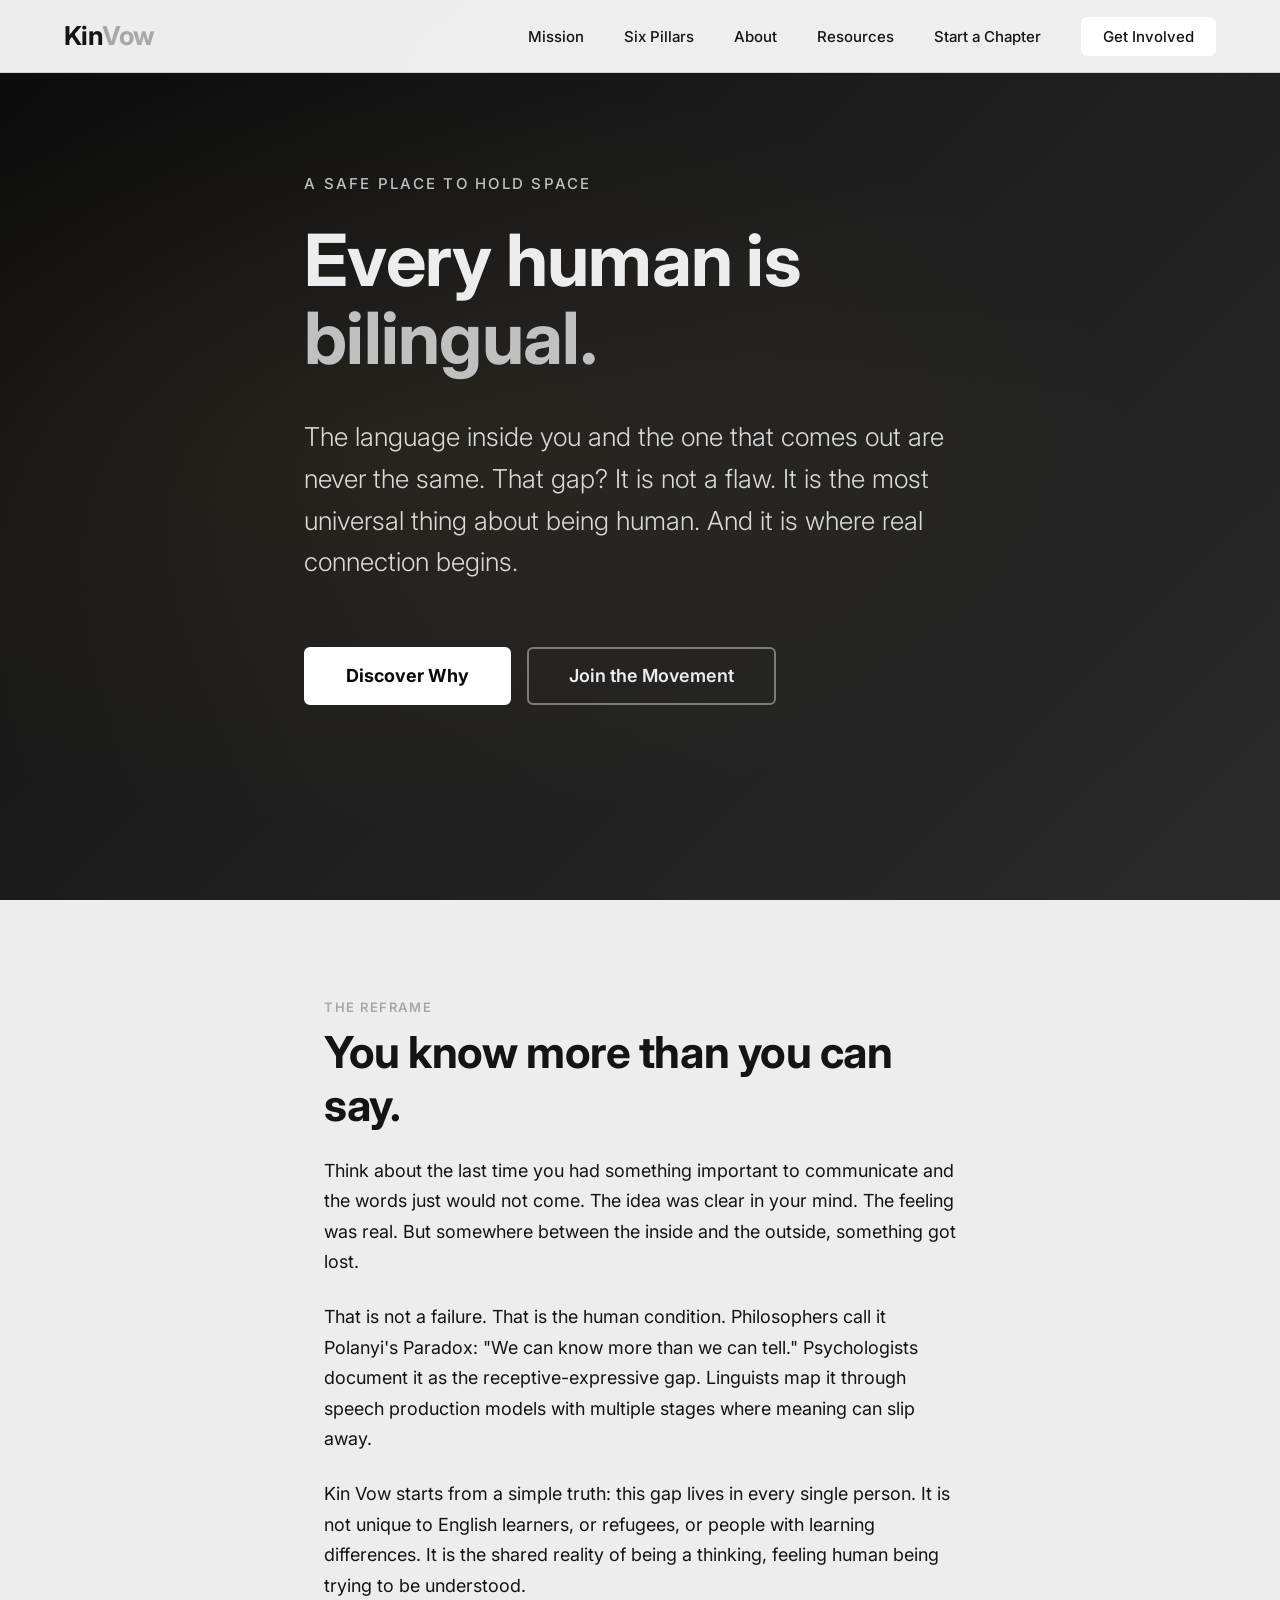
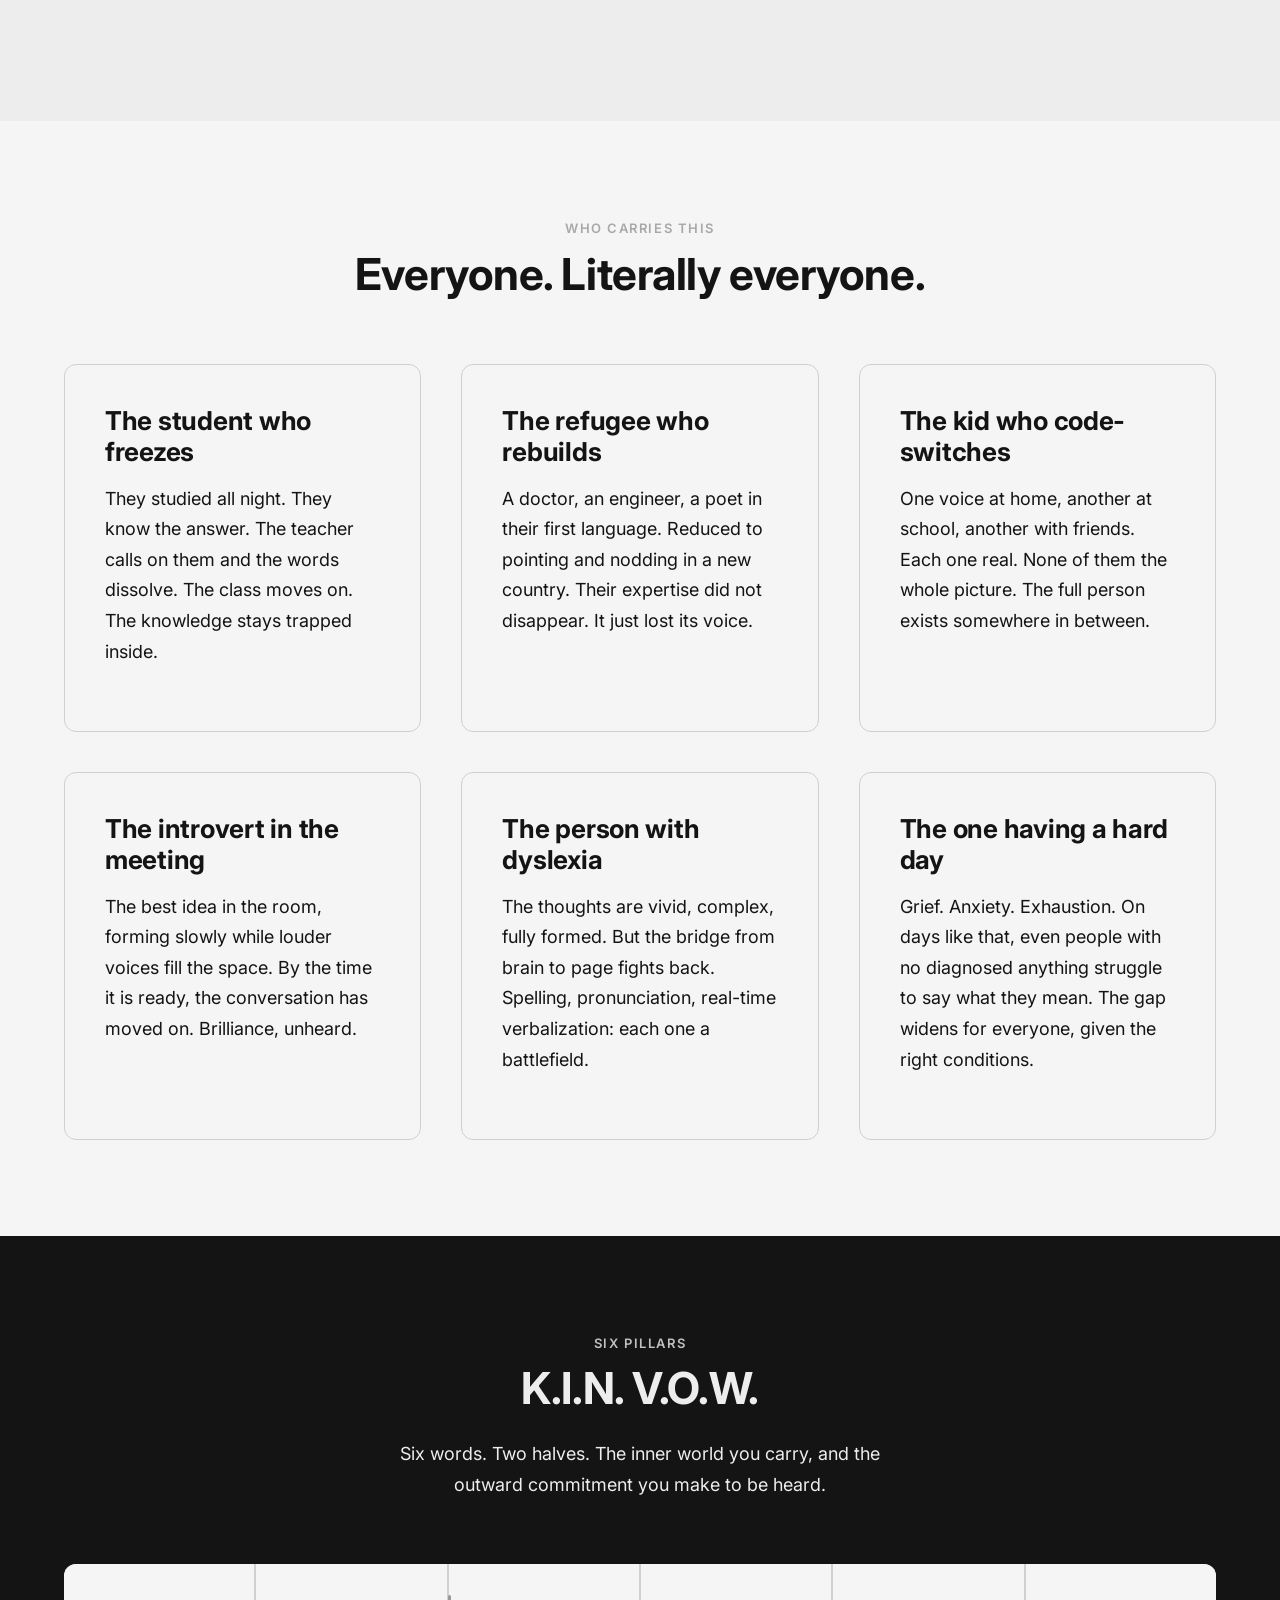
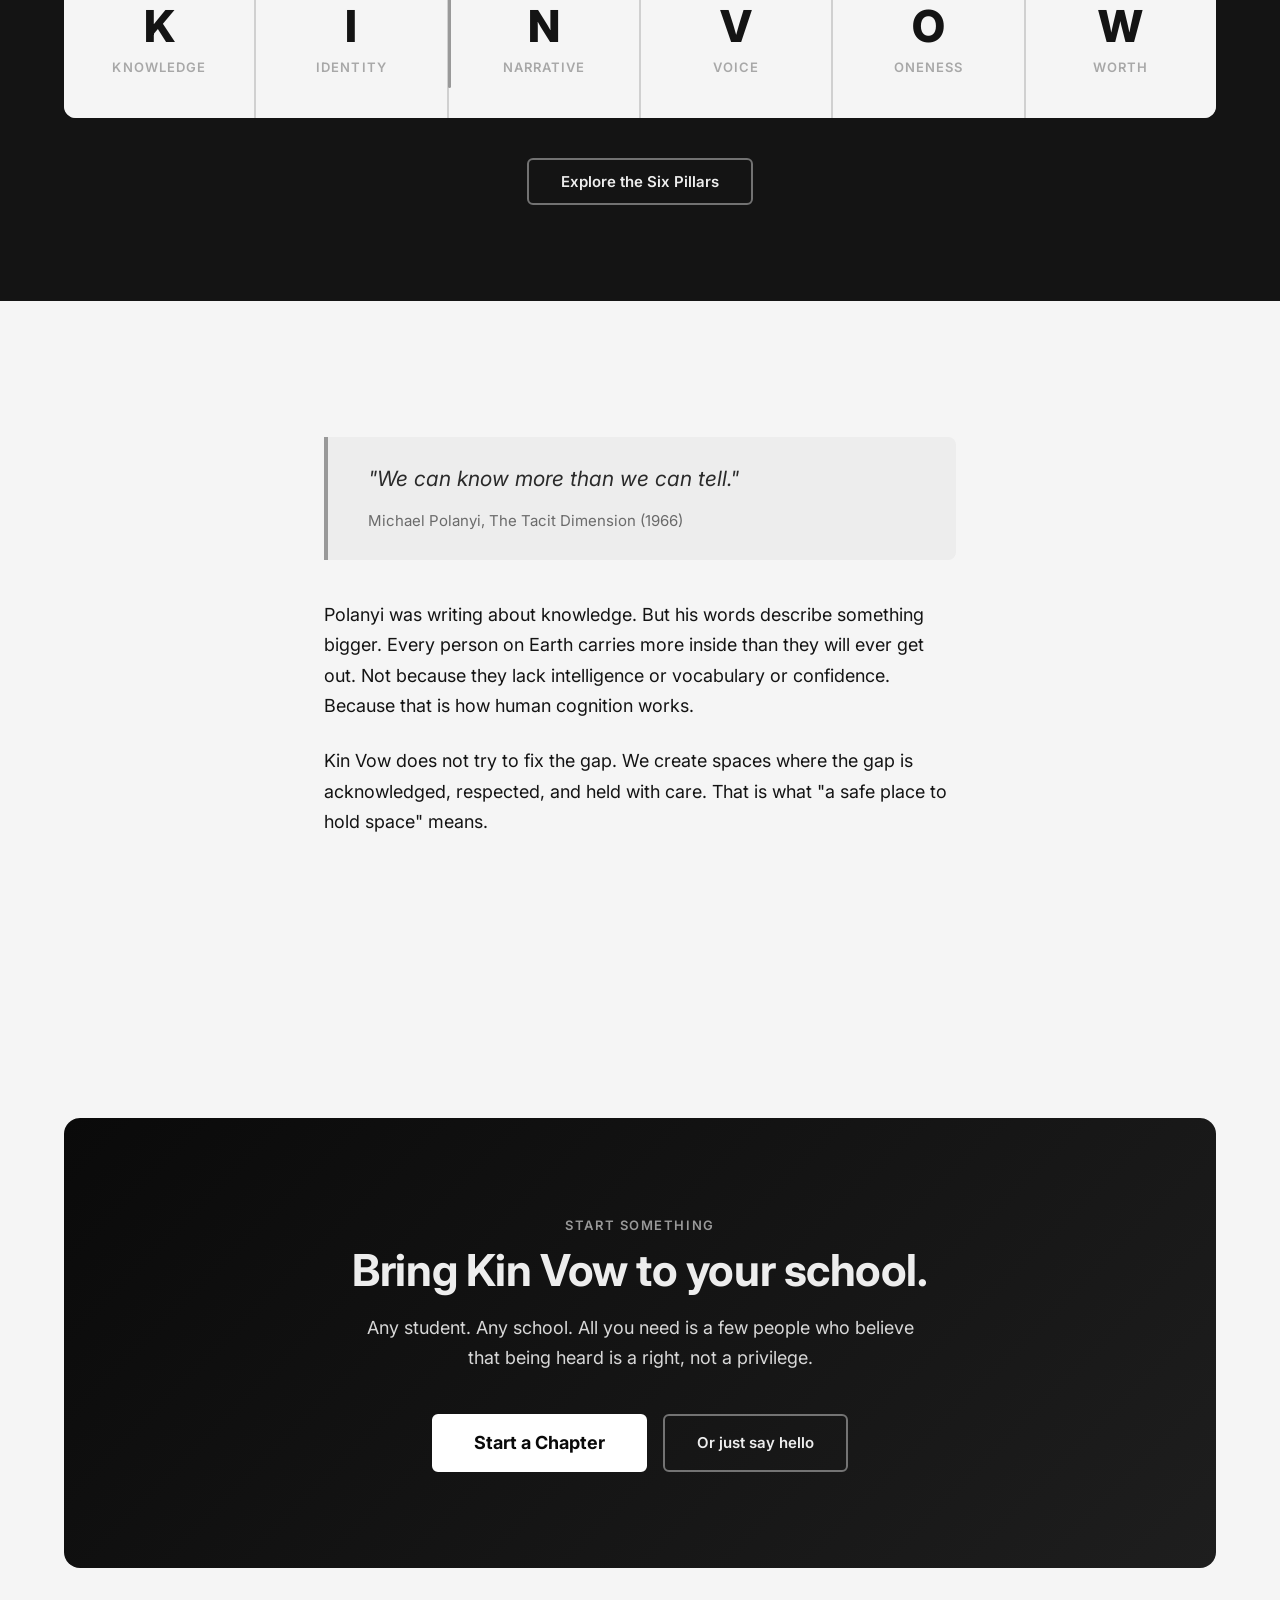
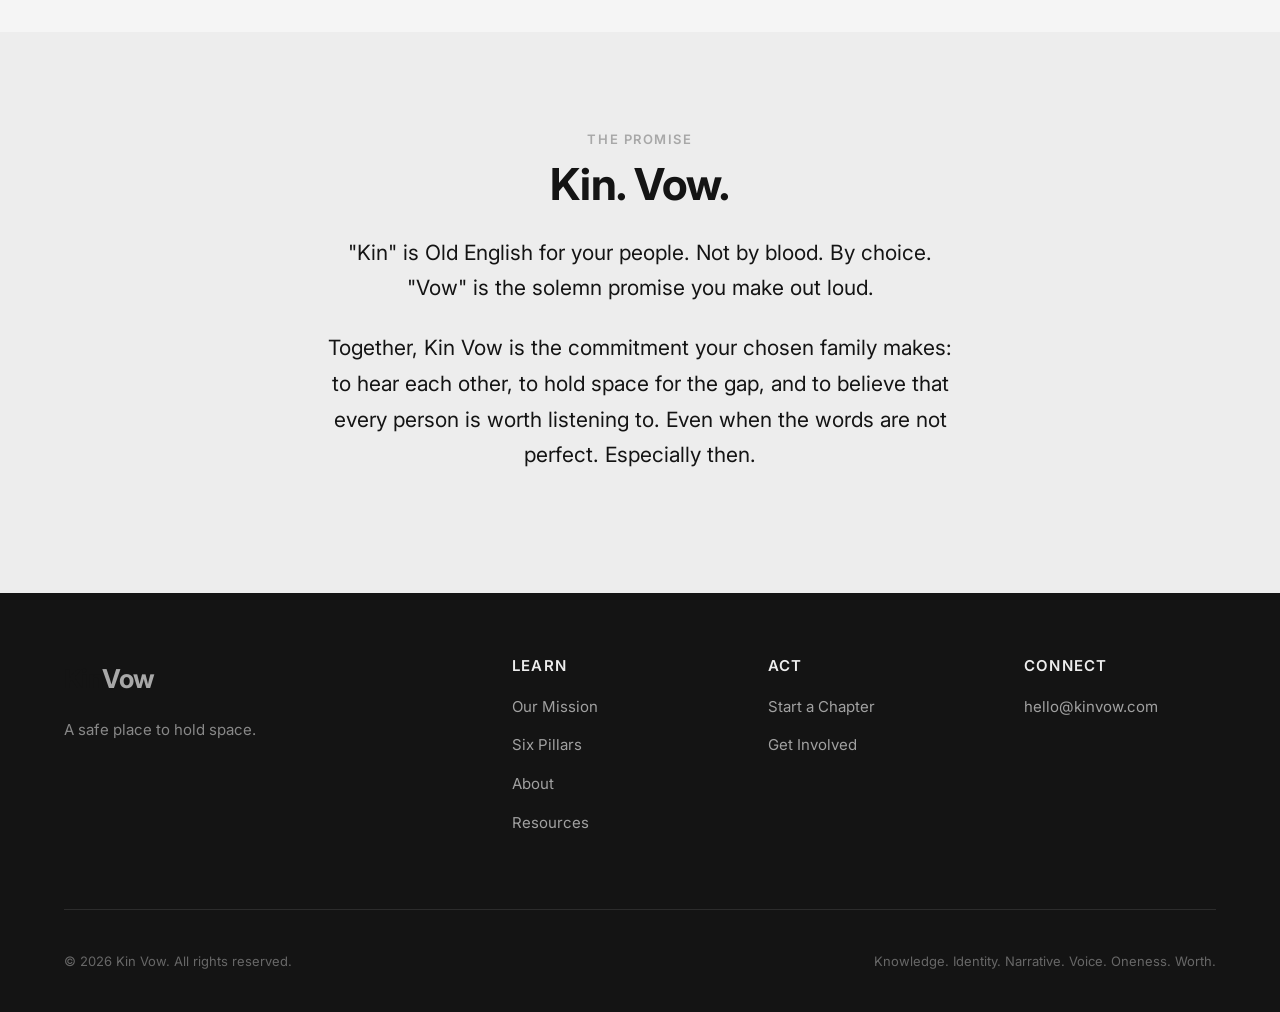
==== index.html @ ff3dc23d "Add files via upload" ====
<!DOCTYPE html>
<html lang="en">
<head>
  <meta charset="UTF-8">
  <meta name="viewport" content="width=device-width, initial-scale=1.0">
  <title>Kin Vow | Every Human Is Bilingual</title>
  <meta name="description" content="The gap between what you know and what you can express is the universal language barrier. Kin Vow creates safe spaces to hold space for that reality.">
  <meta property="og:title" content="Kin Vow | Every Human Is Bilingual">
  <meta property="og:description" content="You know more than you can say. So does everyone around you. That shared struggle is where belonging begins.">
  <meta property="og:type" content="website">
  <meta property="og:url" content="https://kinvow.com">
  <meta name="twitter:card" content="summary_large_image">
  <link rel="preconnect" href="https://fonts.googleapis.com">
  <link rel="preconnect" href="https://fonts.gstatic.com" crossorigin>
  <link href="https://fonts.googleapis.com/css2?family=Inter:wght@300;400;500;600;700;800&display=swap" rel="stylesheet">
  <link rel="stylesheet" href="styles.css">
</head>
<body>

  <!-- ========== NAVIGATION ========== -->
  <nav class="nav" role="navigation" aria-label="Main navigation">
    <div class="nav-inner">
      <a href="index.html" class="nav-logo">Kin<span>Vow</span></a>
      <ul class="nav-links">
        <li><a href="mission.html">Mission</a></li>
        <li><a href="pillars.html">Six Pillars</a></li>
        <li><a href="about.html">About</a></li>
        <li><a href="resources.html">Resources</a></li>
        <li><a href="chapter.html">Start a Chapter</a></li>
        <li><a href="involved.html" class="btn btn-primary btn-sm">Get Involved</a></li>
      </ul>
      <button class="nav-toggle" aria-label="Toggle navigation">
        <span></span>
        <span></span>
        <span></span>
      </button>
    </div>
  </nav>


  <!-- ========== HERO ========== -->
  <section class="hero">
    <div class="hero-bg"></div>
    <div class="hero-content">
      <p class="tagline">A safe place to hold space</p>
      <h1>Every human is <span class="highlight">bilingual.</span></h1>
      <p class="hero-subtitle">
        The language inside you and the one that comes out are never the same.
        That gap? It is not a flaw. It is the most universal thing about being human.
        And it is where real connection begins.
      </p>
      <div class="btn-group">
        <a href="mission.html" class="btn btn-primary btn-lg">Discover Why</a>
        <a href="involved.html" class="btn btn-ghost btn-lg">Join the Movement</a>
      </div>
    </div>
  </section>


  <!-- ========== THE REFRAME ========== -->
  <section class="section-alt">
    <div class="container-text">
      <div class="fade-in">
        <span class="overline">The Reframe</span>
        <h2>You know more than you can say.</h2>
        <p>
          Think about the last time you had something important to communicate
          and the words just would not come. The idea was clear in your mind.
          The feeling was real. But somewhere between the inside and the outside,
          something got lost.
        </p>
        <p>
          That is not a failure. That is the human condition. Philosophers call
          it Polanyi's Paradox: "We can know more than we can tell."
          Psychologists document it as the receptive-expressive gap. Linguists
          map it through speech production models with multiple stages where
          meaning can slip away.
        </p>
        <p>
          Kin Vow starts from a simple truth: this gap lives in every single
          person. It is not unique to English learners, or refugees, or people
          with learning differences. It is the shared reality of being a thinking,
          feeling human being trying to be understood.
        </p>
      </div>
    </div>
  </section>


  <!-- ========== WHO CARRIES THIS ========== -->
  <section>
    <div class="container">
      <div class="fade-in text-center mb-xl">
        <span class="overline">Who Carries This</span>
        <h2>Everyone. Literally everyone.</h2>
      </div>

      <div class="grid-3 stagger">
        <div class="card fade-in">
          <h4>The student who freezes</h4>
          <p>
            They studied all night. They know the answer. The teacher calls on
            them and the words dissolve. The class moves on. The knowledge stays
            trapped inside.
          </p>
        </div>
        <div class="card fade-in">
          <h4>The refugee who rebuilds</h4>
          <p>
            A doctor, an engineer, a poet in their first language. Reduced to
            pointing and nodding in a new country. Their expertise did not
            disappear. It just lost its voice.
          </p>
        </div>
        <div class="card fade-in">
          <h4>The kid who code-switches</h4>
          <p>
            One voice at home, another at school, another with friends. Each one
            real. None of them the whole picture. The full person exists somewhere
            in between.
          </p>
        </div>
        <div class="card fade-in">
          <h4>The introvert in the meeting</h4>
          <p>
            The best idea in the room, forming slowly while louder voices fill
            the space. By the time it is ready, the conversation has moved on.
            Brilliance, unheard.
          </p>
        </div>
        <div class="card fade-in">
          <h4>The person with dyslexia</h4>
          <p>
            The thoughts are vivid, complex, fully formed. But the bridge
            from brain to page fights back. Spelling, pronunciation, real-time
            verbalization: each one a battlefield.
          </p>
        </div>
        <div class="card fade-in">
          <h4>The one having a hard day</h4>
          <p>
            Grief. Anxiety. Exhaustion. On days like that, even people with no
            diagnosed anything struggle to say what they mean. The gap widens
            for everyone, given the right conditions.
          </p>
        </div>
      </div>
    </div>
  </section>


  <!-- ========== THE PILLARS PREVIEW ========== -->
  <section class="section-dark">
    <div class="container">
      <div class="fade-in text-center mb-xl">
        <span class="overline">Six Pillars</span>
        <h2>K.I.N. V.O.W.</h2>
        <p style="max-width:50ch; margin: 0 auto;">
          Six words. Two halves. The inner world you carry, and the outward
          commitment you make to be heard.
        </p>
      </div>

      <div class="pillar-strip fade-in">
        <div class="pillar-strip-item">
          <div class="letter">K</div>
          <div class="word">Knowledge</div>
        </div>
        <div class="pillar-strip-item">
          <div class="letter">I</div>
          <div class="word">Identity</div>
        </div>
        <div class="pillar-strip-item divider">
          <div class="letter">N</div>
          <div class="word">Narrative</div>
        </div>
        <div class="pillar-strip-item">
          <div class="letter">V</div>
          <div class="word">Voice</div>
        </div>
        <div class="pillar-strip-item">
          <div class="letter">O</div>
          <div class="word">Oneness</div>
        </div>
        <div class="pillar-strip-item">
          <div class="letter">W</div>
          <div class="word">Worth</div>
        </div>
      </div>

      <div class="fade-in text-center mt-lg">
        <a href="pillars.html" class="btn btn-ghost">Explore the Six Pillars</a>
      </div>
    </div>
  </section>


  <!-- ========== QUOTE ========== -->
  <section>
    <div class="container-text">
      <div class="quote-block fade-in">
        <p>"We can know more than we can tell."</p>
        <cite>Michael Polanyi, The Tacit Dimension (1966)</cite>
      </div>

      <div class="fade-in">
        <p>
          Polanyi was writing about knowledge. But his words describe something
          bigger. Every person on Earth carries more inside than they will ever
          get out. Not because they lack intelligence or vocabulary or confidence.
          Because that is how human cognition works.
        </p>
        <p>
          Kin Vow does not try to fix the gap. We create spaces where the gap
          is acknowledged, respected, and held with care. That is what "a safe
          place to hold space" means.
        </p>
      </div>
    </div>
  </section>


  <!-- ========== CTA: START A CHAPTER ========== -->
  <section style="padding-bottom: 0;">
    <div class="container">
      <div class="cta-banner fade-in">
        <span class="overline" style="color: var(--silver);">Start Something</span>
        <h2>Bring Kin Vow to your school.</h2>
        <p>
          Any student. Any school. All you need is a few people who believe
          that being heard is a right, not a privilege.
        </p>
        <div class="btn-group" style="justify-content: center;">
          <a href="chapter.html" class="btn btn-primary btn-lg">Start a Chapter</a>
          <a href="involved.html" class="btn btn-ghost">Or just say hello</a>
        </div>
      </div>
    </div>
  </section>


  <!-- ========== THE PROMISE ========== -->
  <section class="section-alt">
    <div class="container-text">
      <div class="fade-in text-center">
        <span class="overline">The Promise</span>
        <h2>Kin. Vow.</h2>
        <p style="max-width:100%; font-size: var(--text-lg);">
          "Kin" is Old English for your people. Not by blood. By choice.
          "Vow" is the solemn promise you make out loud.
        </p>
        <p style="max-width:100%; font-size: var(--text-lg);">
          Together, Kin Vow is the commitment your chosen family makes: to hear
          each other, to hold space for the gap, and to believe that every person
          is worth listening to. Even when the words are not perfect. Especially then.
        </p>
      </div>
    </div>
  </section>


  <!-- ========== FOOTER ========== -->
  <footer class="footer">
    <div class="footer-inner">
      <div class="footer-top">
        <div class="footer-brand">
          <a href="index.html" class="nav-logo">Kin<span>Vow</span></a>
          <p>A safe place to hold space.</p>
        </div>
        <div class="footer-col">
          <h4>Learn</h4>
          <ul>
            <li><a href="mission.html">Our Mission</a></li>
            <li><a href="pillars.html">Six Pillars</a></li>
            <li><a href="about.html">About</a></li>
            <li><a href="resources.html">Resources</a></li>
          </ul>
        </div>
        <div class="footer-col">
          <h4>Act</h4>
          <ul>
            <li><a href="chapter.html">Start a Chapter</a></li>
            <li><a href="involved.html">Get Involved</a></li>
          </ul>
        </div>
        <div class="footer-col">
          <h4>Connect</h4>
          <ul>
            <li><a href="mailto:hello@kinvow.com">hello@kinvow.com</a></li>
          </ul>
        </div>
      </div>
      <div class="footer-bottom">
        <span>&copy; 2026 Kin Vow. All rights reserved.</span>
        <span>Knowledge. Identity. Narrative. Voice. Oneness. Worth.</span>
      </div>
    </div>
  </footer>

  <script src="script.js"></script>
</body>
</html>
---- styles.css ----
/* ==========================================================================
   KIN VOW Design System
   "A safe place to hold space."

   Colors, typography, layout, and components for kinvow.com
   Built for GitHub Pages. Dyslexia-friendly defaults throughout.
   ========================================================================== */

/* ---------- CSS Variables ---------- */
:root {
  /* Primary palette: Black & Grey (Metallica / Johnny Cash) */
  --black: #0A0A0A;
  --near-black: #141414;
  --charcoal: #1E1E1E;
  --dark-gray: #2A2A2A;
  --mid-dark: #3D3D3D;
  --mid-gray: #6B6B6B;
  --silver: #999999;
  --light-gray: #D0D0D0;
  --off-white: #EDEDED;
  --white: #F5F5F5;
  --pure-white: #FFFFFF;

  /* Accent: silver for emphasis */
  --accent: #A8A8A8;
  --accent-bright: #C0C0C0;

  /* Functional */
  --bg-primary: var(--white);
  --bg-section-alt: var(--off-white);
  --text-primary: var(--near-black);
  --text-secondary: var(--mid-gray);
  --text-on-dark: var(--off-white);
  --accent-warm: var(--accent);

  /* Typography scale */
  --font-body: 'Inter', 'Segoe UI', Arial, Helvetica, sans-serif;
  --font-display: 'Inter', 'Segoe UI', Arial, Helvetica, sans-serif;
  --text-xs: 0.8125rem;    /* 13px */
  --text-sm: 0.9375rem;    /* 15px */
  --text-base: 1.125rem;   /* 18px (dyslexia-friendly: larger than typical) */
  --text-lg: 1.3125rem;    /* 21px */
  --text-xl: 1.625rem;     /* 26px */
  --text-2xl: 2.125rem;    /* 34px */
  --text-3xl: 2.75rem;     /* 44px */
  --text-4xl: 3.5rem;      /* 56px */
  --text-5xl: 4.5rem;      /* 72px */

  /* Spacing */
  --space-xs: 0.5rem;
  --space-sm: 1rem;
  --space-md: 1.5rem;
  --space-lg: 2.5rem;
  --space-xl: 4rem;
  --space-2xl: 6rem;
  --space-3xl: 8rem;

  /* Layout */
  --max-width: 1200px;
  --max-width-narrow: 800px;
  --max-width-text: 680px;

  /* Transitions */
  --ease-smooth: cubic-bezier(0.25, 0.1, 0.25, 1);
  --transition-fast: 200ms var(--ease-smooth);
  --transition-med: 400ms var(--ease-smooth);
  --transition-slow: 600ms var(--ease-smooth);
}


/* ---------- Reset & Base ---------- */
*, *::before, *::after {
  margin: 0;
  padding: 0;
  box-sizing: border-box;
}

html {
  font-size: 100%;
  scroll-behavior: smooth;
  -webkit-text-size-adjust: 100%;
}

body {
  font-family: var(--font-body);
  font-size: var(--text-base);
  line-height: 1.7;               /* generous for readability */
  color: var(--text-primary);
  background-color: var(--bg-primary);
  -webkit-font-smoothing: antialiased;
  -moz-osx-font-smoothing: grayscale;
  overflow-x: hidden;
}

img {
  max-width: 100%;
  height: auto;
  display: block;
}

a {
  color: var(--accent);
  text-decoration: none;
  transition: color var(--transition-fast);
}

a:hover {
  color: var(--silver);
}


/* ---------- Typography ---------- */
h1, h2, h3, h4, h5, h6 {
  font-family: var(--font-display);
  font-weight: 700;
  line-height: 1.2;
  color: var(--text-primary);
  letter-spacing: -0.01em;
}

h1 {
  font-size: var(--text-4xl);
  margin-bottom: var(--space-md);
}

h2 {
  font-size: var(--text-3xl);
  margin-bottom: var(--space-md);
}

h3 {
  font-size: var(--text-2xl);
  margin-bottom: var(--space-sm);
}

h4 {
  font-size: var(--text-xl);
  margin-bottom: var(--space-sm);
}

p {
  margin-bottom: var(--space-md);
  max-width: 65ch;            /* optimal reading width */
}

.text-sm { font-size: var(--text-sm); }
.text-lg { font-size: var(--text-lg); }
.text-xl { font-size: var(--text-xl); }
.text-center { text-align: center; }
.text-left { text-align: left; }

.text-teal { color: var(--near-black); }
.text-gold { color: var(--accent); }
.text-secondary { color: var(--text-secondary); }
.text-white { color: var(--text-on-dark); }

strong, .bold { font-weight: 700; }
.light { font-weight: 300; }

.overline {
  font-size: var(--text-xs);
  font-weight: 600;
  text-transform: uppercase;
  letter-spacing: 0.12em;
  color: var(--accent);
  margin-bottom: var(--space-xs);
  display: block;
}


/* ---------- Layout ---------- */
.container {
  width: 100%;
  max-width: var(--max-width);
  margin: 0 auto;
  padding: 0 var(--space-md);
}

.container-narrow {
  max-width: var(--max-width-narrow);
  margin: 0 auto;
  padding: 0 var(--space-md);
}

.container-text {
  max-width: var(--max-width-text);
  margin: 0 auto;
  padding: 0 var(--space-md);
}

section {
  padding: var(--space-2xl) 0;
}

.section-alt {
  background-color: var(--bg-section-alt);
}

.section-dark {
  background-color: var(--near-black);
  color: var(--text-on-dark);
}

.section-dark h2,
.section-dark h3,
.section-dark h4 {
  color: var(--text-on-dark);
}

.section-dark .overline {
  color: var(--accent-bright);
}

.grid-2 {
  display: grid;
  grid-template-columns: 1fr 1fr;
  gap: var(--space-lg);
  align-items: start;
}

.grid-3 {
  display: grid;
  grid-template-columns: repeat(3, 1fr);
  gap: var(--space-lg);
}

.flex-center {
  display: flex;
  align-items: center;
  justify-content: center;
}

.flex-between {
  display: flex;
  align-items: center;
  justify-content: space-between;
}


/* ---------- Navigation ---------- */
.nav {
  position: fixed;
  top: 0;
  left: 0;
  right: 0;
  z-index: 1000;
  background: rgba(250, 250, 250, 0.95);
  backdrop-filter: blur(10px);
  -webkit-backdrop-filter: blur(10px);
  border-bottom: 1px solid var(--light-gray);
  transition: transform var(--transition-med), box-shadow var(--transition-med);
}

.nav-inner {
  max-width: var(--max-width);
  margin: 0 auto;
  padding: 0 var(--space-md);
  display: flex;
  align-items: center;
  justify-content: space-between;
  height: 72px;
}

.nav-logo {
  font-family: var(--font-display);
  font-size: var(--text-xl);
  font-weight: 700;
  color: var(--near-black);
  text-decoration: none;
  letter-spacing: -0.02em;
}

.nav-logo span {
  color: var(--accent);
}

.nav-links {
  display: flex;
  align-items: center;
  gap: var(--space-lg);
  list-style: none;
}

.nav-links a {
  font-size: var(--text-sm);
  font-weight: 500;
  color: var(--text-primary);
  text-decoration: none;
  transition: color var(--transition-fast);
  position: relative;
}

.nav-links a:hover,
.nav-links a.active {
  color: var(--near-black);
}

.nav-links a.active::after {
  content: '';
  position: absolute;
  bottom: -4px;
  left: 0;
  right: 0;
  height: 2px;
  background: var(--silver);
  border-radius: 1px;
}

/* Mobile nav toggle */
.nav-toggle {
  display: none;
  background: none;
  border: none;
  cursor: pointer;
  padding: var(--space-xs);
}

.nav-toggle span {
  display: block;
  width: 24px;
  height: 2px;
  background: var(--text-primary);
  margin: 5px 0;
  transition: all var(--transition-fast);
}


/* ---------- Buttons ---------- */
.btn {
  display: inline-flex;
  align-items: center;
  justify-content: center;
  padding: 0.875rem 2rem;
  font-family: var(--font-body);
  font-size: var(--text-sm);
  font-weight: 600;
  border-radius: 6px;
  border: 2px solid transparent;
  cursor: pointer;
  transition: all var(--transition-fast);
  text-decoration: none;
  line-height: 1;
  gap: 0.5rem;
}

.btn-primary {
  background: var(--pure-white);
  color: var(--black);
  border-color: var(--pure-white);
  font-weight: 700;
}

.btn-primary:hover {
  background: var(--off-white);
  border-color: var(--off-white);
  color: var(--black);
  transform: translateY(-1px);
  box-shadow: 0 4px 16px rgba(255, 255, 255, 0.15);
}

.btn-secondary {
  background: transparent;
  color: var(--near-black);
  border-color: var(--mid-dark);
}

.btn-secondary:hover {
  background: var(--near-black);
  color: var(--pure-white);
  transform: translateY(-1px);
}

.btn-gold {
  background: var(--pure-white);
  color: var(--black);
  border-color: var(--pure-white);
  font-weight: 700;
}

.btn-gold:hover {
  background: var(--off-white);
  border-color: var(--off-white);
  color: var(--black);
  transform: translateY(-1px);
  box-shadow: 0 4px 16px rgba(255, 255, 255, 0.2);
}

.btn-ghost {
  background: transparent;
  color: var(--text-on-dark);
  border-color: rgba(255,255,255,0.4);
}

.btn-ghost:hover {
  background: rgba(255,255,255,0.1);
  border-color: rgba(255,255,255,0.8);
  color: var(--text-on-dark);
}

.btn-sm {
  padding: 0.625rem 1.25rem;
  font-size: var(--text-xs);
}

.btn-lg {
  padding: 1.125rem 2.5rem;
  font-size: var(--text-base);
}

.btn-group {
  display: flex;
  gap: var(--space-sm);
  flex-wrap: wrap;
}


/* ---------- Cards ---------- */
.card {
  background: var(--bg-primary);
  border-radius: 12px;
  padding: var(--space-lg);
  border: 1px solid var(--light-gray);
  transition: transform var(--transition-fast), box-shadow var(--transition-fast);
}

.card:hover {
  transform: translateY(-4px);
  box-shadow: 0 12px 32px rgba(0,0,0,0.08);
}

.card-pillar {
  text-align: center;
  padding: var(--space-xl) var(--space-lg);
}

.card-pillar .pillar-letter {
  font-size: var(--text-5xl);
  font-weight: 800;
  color: var(--near-black);
  line-height: 1;
  margin-bottom: var(--space-xs);
}

.card-pillar .pillar-word {
  font-size: var(--text-lg);
  font-weight: 600;
  color: var(--accent);
  margin-bottom: var(--space-sm);
}

.card-pillar p {
  color: var(--text-secondary);
  font-size: var(--text-sm);
  max-width: 100%;
  margin: 0 auto;
}


/* ---------- Hero ---------- */
.hero {
  min-height: 100vh;
  display: flex;
  align-items: center;
  position: relative;
  padding-top: 72px;          /* account for fixed nav */
  overflow: hidden;
}

.hero-bg {
  position: absolute;
  inset: 0;
  background: linear-gradient(135deg, var(--black) 0%, var(--charcoal) 50%, var(--dark-gray) 100%);
  z-index: -2;
}

.hero-bg::after {
  content: '';
  position: absolute;
  inset: 0;
  background: radial-gradient(ellipse at 30% 50%, rgba(200,164,90,0.08) 0%, transparent 60%);
  z-index: -1;
}

.hero-content {
  max-width: var(--max-width);
  margin: 0 auto;
  padding: var(--space-xl) var(--space-md);
  color: var(--text-on-dark);
}

.hero h1 {
  font-size: var(--text-5xl);
  color: var(--text-on-dark);
  max-width: 14ch;
  margin-bottom: var(--space-lg);
  line-height: 1.08;
}

.hero h1 .highlight {
  color: var(--accent-bright);
}

.hero .hero-subtitle {
  font-size: var(--text-xl);
  font-weight: 300;
  max-width: 42ch;
  line-height: 1.6;
  margin-bottom: var(--space-xl);
  opacity: 0.9;
}

.hero .tagline {
  font-size: var(--text-sm);
  font-weight: 500;
  text-transform: uppercase;
  letter-spacing: 0.15em;
  color: var(--accent-bright);
  margin-bottom: var(--space-md);
}


/* ---------- Pillar Strip (home page) ---------- */
.pillar-strip {
  display: grid;
  grid-template-columns: repeat(6, 1fr);
  gap: 2px;
  background: var(--light-gray);
  border-radius: 12px;
  overflow: hidden;
  margin: var(--space-lg) 0;
}

.pillar-strip-item {
  background: var(--bg-primary);
  text-align: center;
  padding: var(--space-lg) var(--space-sm);
  transition: background var(--transition-fast);
}

.pillar-strip-item:hover {
  background: var(--off-white);
}

.pillar-strip-item .letter {
  font-size: var(--text-3xl);
  font-weight: 800;
  color: var(--near-black);
  line-height: 1;
  margin-bottom: var(--space-xs);
}

.pillar-strip-item .word {
  font-size: var(--text-xs);
  font-weight: 600;
  text-transform: uppercase;
  letter-spacing: 0.08em;
  color: var(--accent);
}

/* Divider between K.I.N. and V.O.W. */
.pillar-strip-item.divider {
  position: relative;
}

.pillar-strip-item.divider::after {
  content: '';
  position: absolute;
  left: -1px;
  top: 20%;
  bottom: 20%;
  width: 3px;
  background: var(--silver);
  border-radius: 2px;
}


/* ---------- Quote Block ---------- */
.quote-block {
  border-left: 4px solid var(--silver);
  padding: var(--space-md) var(--space-lg);
  margin: var(--space-lg) 0;
  background: var(--off-white);
  border-radius: 0 8px 8px 0;
}

.quote-block p {
  font-size: var(--text-lg);
  font-style: italic;
  color: var(--dark-gray);
  max-width: 100%;
  margin-bottom: var(--space-xs);
}

.quote-block cite {
  font-size: var(--text-sm);
  color: var(--mid-gray);
  font-style: normal;
}


/* ---------- Stat Row ---------- */
.stat-row {
  display: grid;
  grid-template-columns: repeat(3, 1fr);
  gap: var(--space-lg);
  text-align: center;
  padding: var(--space-xl) 0;
}

.stat-number {
  font-size: var(--text-4xl);
  font-weight: 800;
  color: var(--near-black);
  line-height: 1;
  margin-bottom: var(--space-xs);
}

.stat-label {
  font-size: var(--text-sm);
  color: var(--text-secondary);
}


/* ---------- CTA Banner ---------- */
.cta-banner {
  background: linear-gradient(135deg, var(--black) 0%, var(--charcoal) 100%);
  color: var(--text-on-dark);
  text-align: center;
  padding: var(--space-2xl) var(--space-md);
  border-radius: 16px;
  margin: var(--space-xl) 0;
}

.cta-banner h2 {
  color: var(--text-on-dark);
  margin-bottom: var(--space-sm);
}

.cta-banner p {
  max-width: 50ch;
  margin: 0 auto var(--space-lg);
  opacity: 0.9;
}


/* ---------- Footer ---------- */
.footer {
  background: var(--near-black);
  color: rgba(255,255,255,0.7);
  padding: var(--space-xl) 0 var(--space-lg);
}

.footer-inner {
  max-width: var(--max-width);
  margin: 0 auto;
  padding: 0 var(--space-md);
}

.footer-top {
  display: grid;
  grid-template-columns: 2fr 1fr 1fr 1fr;
  gap: var(--space-xl);
  padding-bottom: var(--space-xl);
  border-bottom: 1px solid rgba(255,255,255,0.1);
  margin-bottom: var(--space-lg);
}

.footer-brand .nav-logo {
  margin-bottom: var(--space-sm);
  display: inline-block;
}

.footer-brand p {
  font-size: var(--text-sm);
  max-width: 30ch;
  opacity: 0.7;
}

.footer-col h4 {
  font-size: var(--text-sm);
  font-weight: 600;
  color: var(--text-on-dark);
  margin-bottom: var(--space-sm);
  text-transform: uppercase;
  letter-spacing: 0.08em;
}

.footer-col ul {
  list-style: none;
}

.footer-col li {
  margin-bottom: var(--space-xs);
}

.footer-col a {
  font-size: var(--text-sm);
  color: rgba(255,255,255,0.6);
  transition: color var(--transition-fast);
}

.footer-col a:hover {
  color: var(--accent-bright);
}

.footer-bottom {
  display: flex;
  justify-content: space-between;
  align-items: center;
  font-size: var(--text-xs);
  opacity: 0.5;
}


/* ---------- Form Elements ---------- */
.form-group {
  margin-bottom: var(--space-md);
}

.form-group label {
  display: block;
  font-size: var(--text-sm);
  font-weight: 600;
  margin-bottom: var(--space-xs);
  color: var(--dark-gray);
}

.form-input,
.form-textarea,
.form-select {
  width: 100%;
  padding: 0.875rem 1rem;
  font-family: var(--font-body);
  font-size: var(--text-base);
  border: 2px solid var(--light-gray);
  border-radius: 8px;
  background: var(--bg-primary);
  color: var(--text-primary);
  transition: border-color var(--transition-fast);
  line-height: 1.5;
}

.form-input:focus,
.form-textarea:focus,
.form-select:focus {
  outline: none;
  border-color: var(--near-black);
  box-shadow: 0 0 0 3px rgba(26, 92, 94, 0.1);
}

.form-textarea {
  min-height: 120px;
  resize: vertical;
}


/* ---------- Scroll Animations ---------- */
.fade-in {
  opacity: 0;
  transform: translateY(24px);
  transition: opacity var(--transition-slow), transform var(--transition-slow);
}

.fade-in.visible {
  opacity: 1;
  transform: translateY(0);
}

.fade-in-left {
  opacity: 0;
  transform: translateX(-32px);
  transition: opacity var(--transition-slow), transform var(--transition-slow);
}

.fade-in-left.visible {
  opacity: 1;
  transform: translateX(0);
}

.fade-in-right {
  opacity: 0;
  transform: translateX(32px);
  transition: opacity var(--transition-slow), transform var(--transition-slow);
}

.fade-in-right.visible {
  opacity: 1;
  transform: translateX(0);
}

/* Stagger children */
.stagger > *:nth-child(1) { transition-delay: 0ms; }
.stagger > *:nth-child(2) { transition-delay: 100ms; }
.stagger > *:nth-child(3) { transition-delay: 200ms; }
.stagger > *:nth-child(4) { transition-delay: 300ms; }
.stagger > *:nth-child(5) { transition-delay: 400ms; }
.stagger > *:nth-child(6) { transition-delay: 500ms; }


/* ---------- Responsive ---------- */
@media (max-width: 1024px) {
  .grid-3 {
    grid-template-columns: repeat(2, 1fr);
  }
  .footer-top {
    grid-template-columns: 1fr 1fr;
  }
}

@media (max-width: 768px) {
  :root {
    --text-4xl: 2.75rem;
    --text-5xl: 3.25rem;
  }

  section {
    padding: var(--space-xl) 0;
  }

  .grid-2,
  .grid-3 {
    grid-template-columns: 1fr;
  }

  .pillar-strip {
    grid-template-columns: repeat(3, 1fr);
  }

  .stat-row {
    grid-template-columns: 1fr;
    gap: var(--space-lg);
  }

  .hero h1 {
    font-size: var(--text-3xl);
  }

  .hero .hero-subtitle {
    font-size: var(--text-lg);
  }

  /* Mobile nav */
  .nav-toggle {
    display: block;
  }

  .nav-links {
    position: fixed;
    top: 72px;
    left: 0;
    right: 0;
    background: var(--bg-primary);
    flex-direction: column;
    padding: var(--space-lg);
    gap: var(--space-md);
    border-bottom: 1px solid var(--light-gray);
    transform: translateY(-100%);
    opacity: 0;
    pointer-events: none;
    transition: all var(--transition-med);
  }

  .nav-links.open {
    transform: translateY(0);
    opacity: 1;
    pointer-events: auto;
  }

  .footer-top {
    grid-template-columns: 1fr;
    gap: var(--space-lg);
  }

  .footer-bottom {
    flex-direction: column;
    gap: var(--space-xs);
    text-align: center;
  }

  .btn-group {
    flex-direction: column;
    align-items: stretch;
  }

  .cta-banner {
    border-radius: 0;
    margin-left: calc(-1 * var(--space-md));
    margin-right: calc(-1 * var(--space-md));
  }
}

@media (max-width: 480px) {
  :root {
    --text-3xl: 2rem;
    --text-4xl: 2.25rem;
    --text-5xl: 2.5rem;
  }

  .pillar-strip {
    grid-template-columns: repeat(2, 1fr);
  }
}


/* ---------- Utility ---------- */
.sr-only {
  position: absolute;
  width: 1px;
  height: 1px;
  padding: 0;
  margin: -1px;
  overflow: hidden;
  clip: rect(0,0,0,0);
  border: 0;
}

.mb-0 { margin-bottom: 0; }
.mb-sm { margin-bottom: var(--space-sm); }
.mb-md { margin-bottom: var(--space-md); }
.mb-lg { margin-bottom: var(--space-lg); }
.mb-xl { margin-bottom: var(--space-xl); }

.mt-0 { margin-top: 0; }
.mt-sm { margin-top: var(--space-sm); }
.mt-md { margin-top: var(--space-md); }
.mt-lg { margin-top: var(--space-lg); }
.mt-xl { margin-top: var(--space-xl); }

.pt-0 { padding-top: 0; }
.pt-lg { padding-top: var(--space-lg); }

.hidden { display: none; }
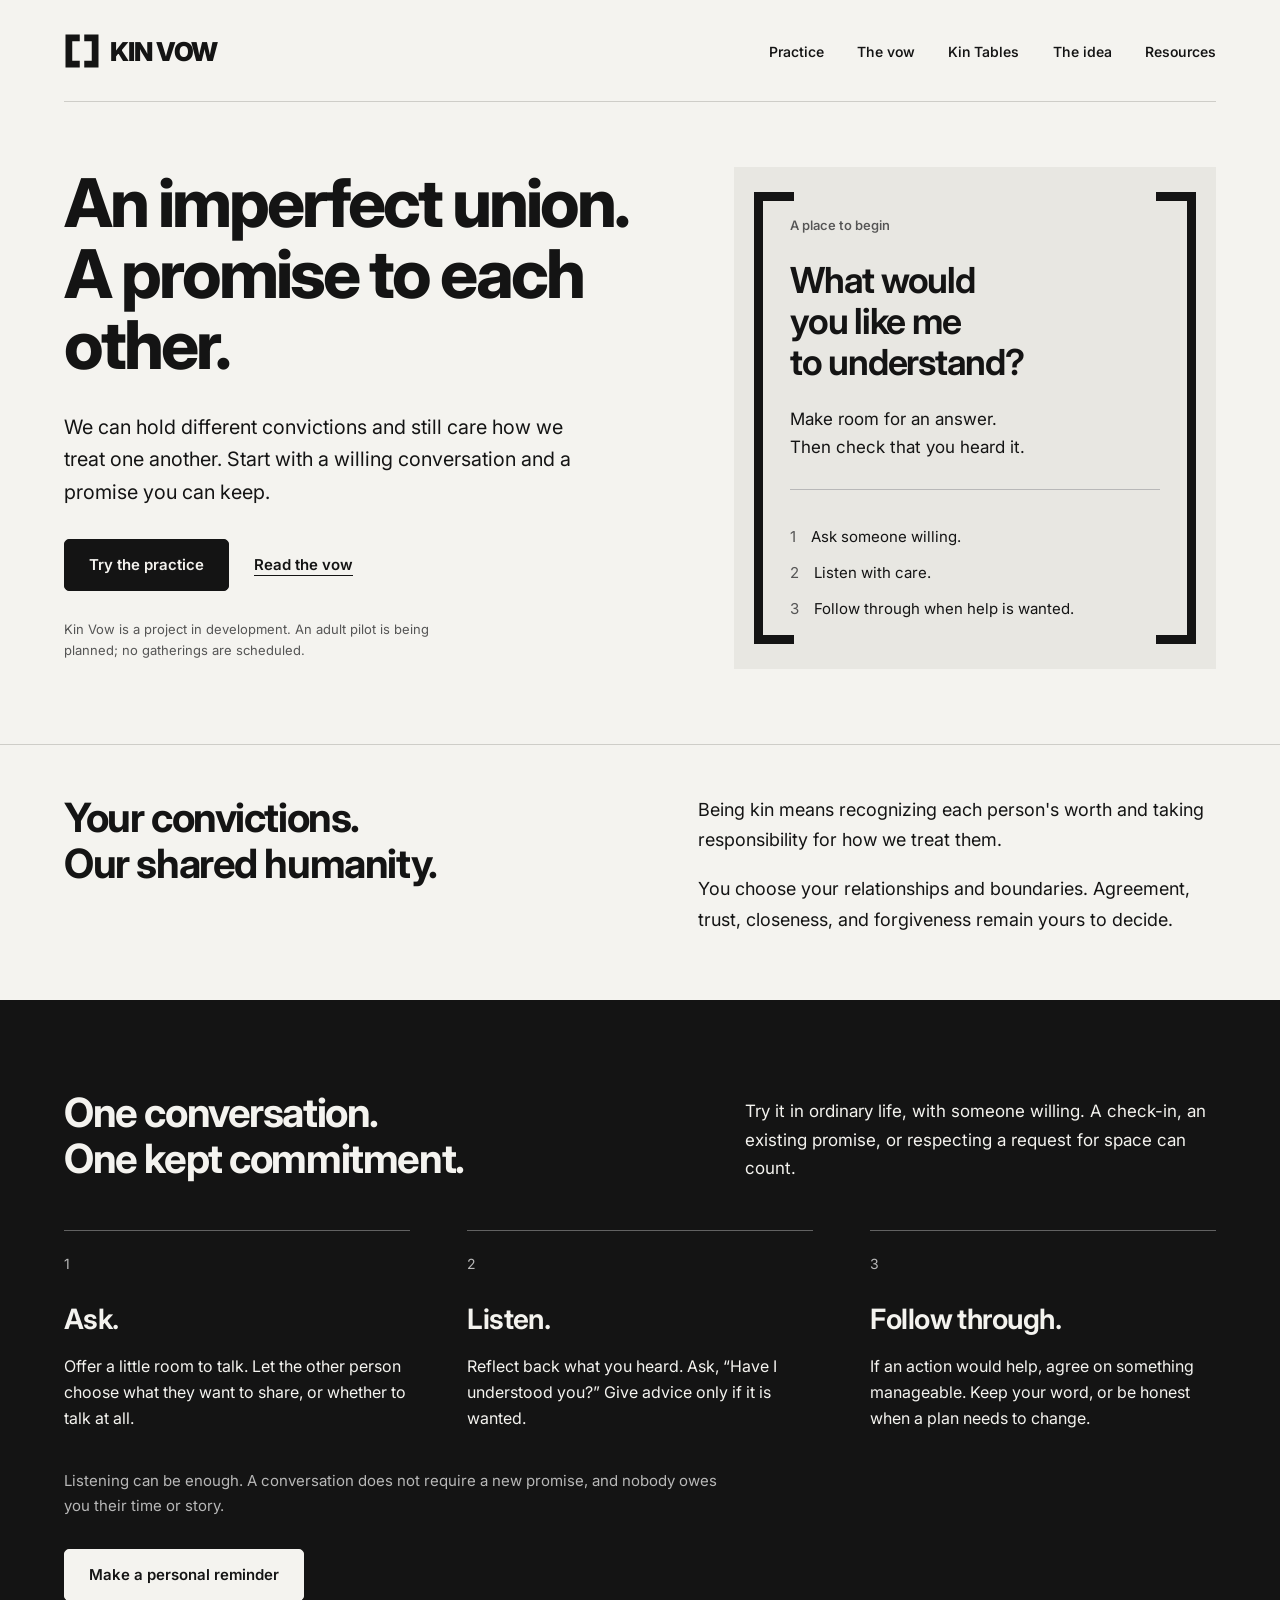
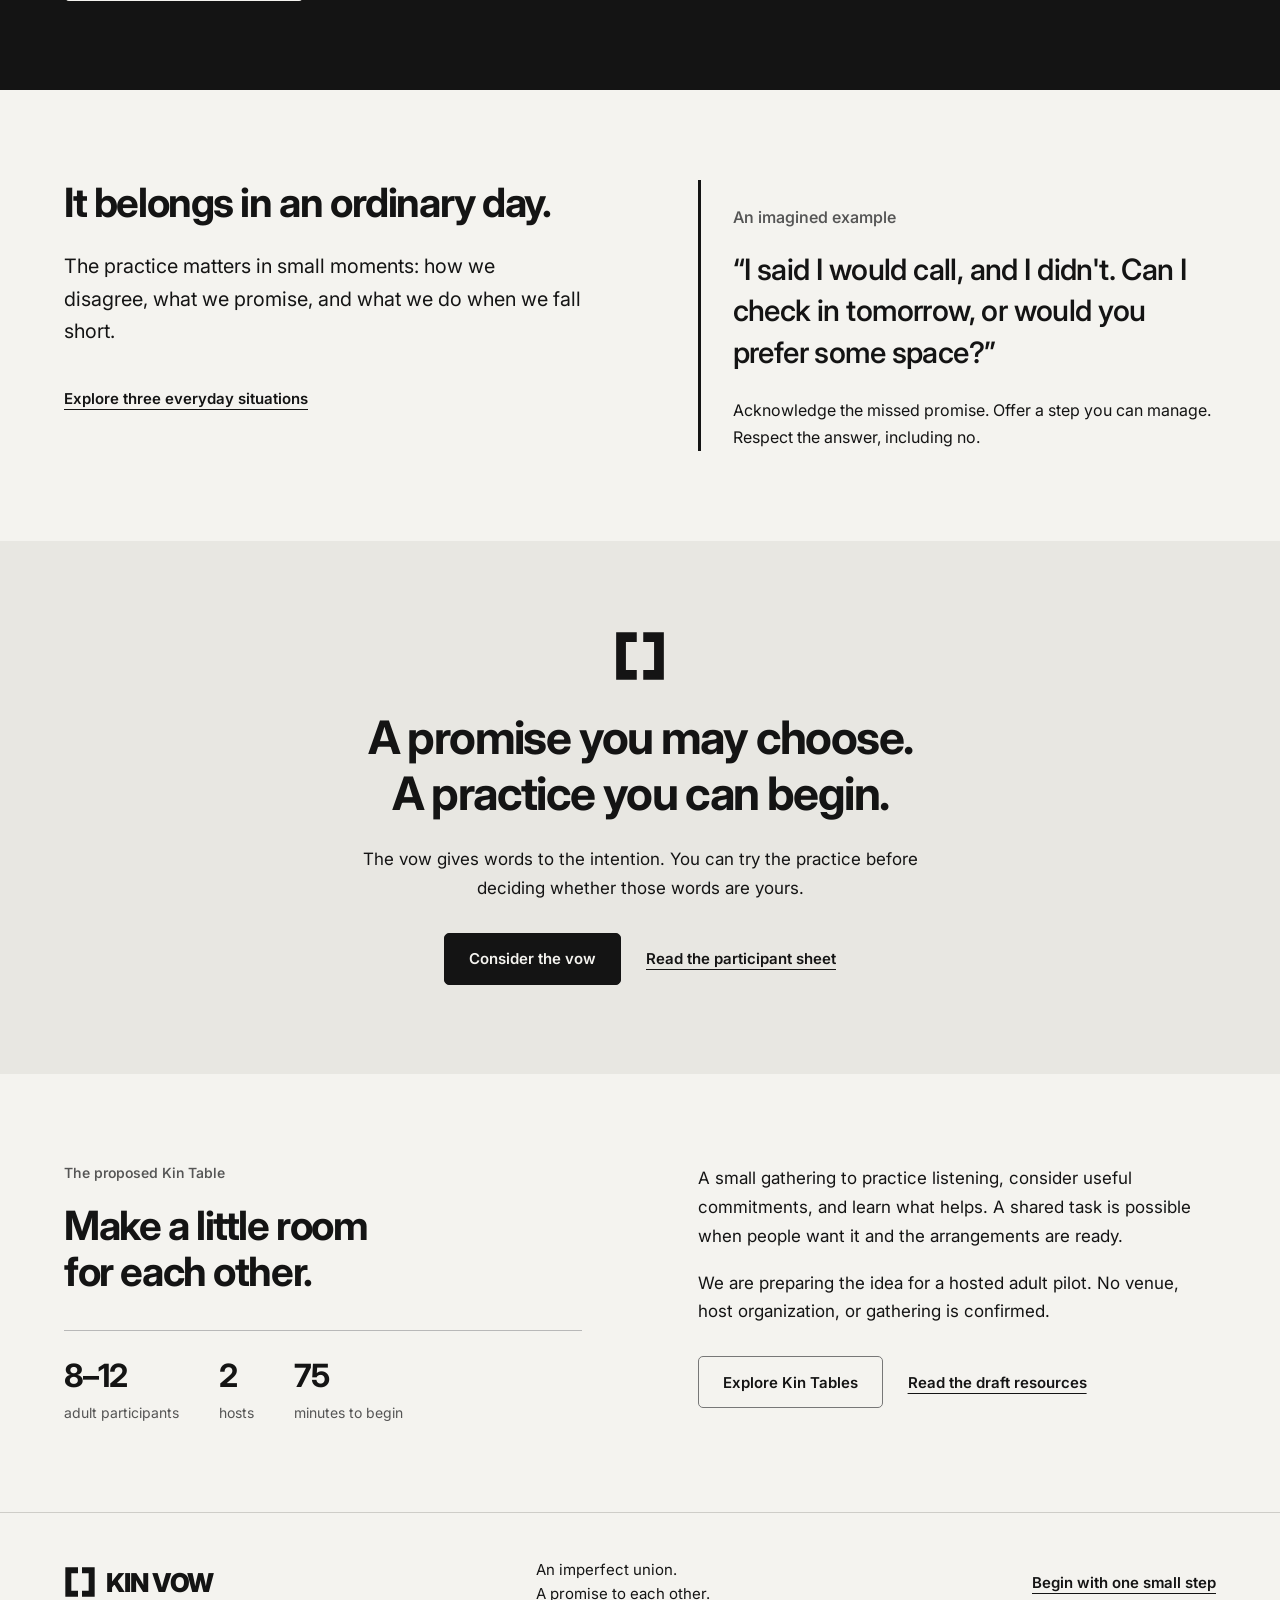
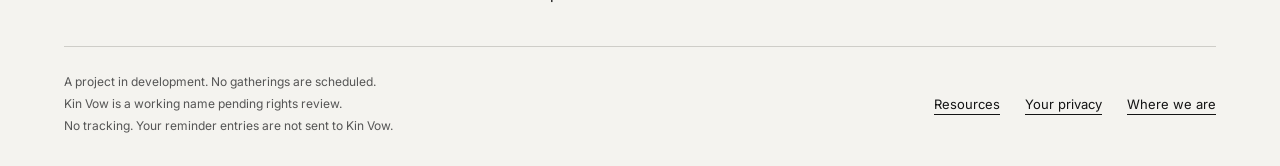
==== commit 2c7f338b: "Launch Kin Vow practice website with canonical SEO and resources" ====
--- a/index.html
+++ b/index.html
@@ -1,302 +1,60 @@
-<!DOCTYPE html>
-<html lang="en">
-<head>
-  <meta charset="UTF-8">
-  <meta name="viewport" content="width=device-width, initial-scale=1.0">
-  <title>Kin Vow | Every Human Is Bilingual</title>
-  <meta name="description" content="The gap between what you know and what you can express is the universal language barrier. Kin Vow creates safe spaces to hold space for that reality.">
-  <meta property="og:title" content="Kin Vow | Every Human Is Bilingual">
-  <meta property="og:description" content="You know more than you can say. So does everyone around you. That shared struggle is where belonging begins.">
-  <meta property="og:type" content="website">
-  <meta property="og:url" content="https://kinvow.com">
-  <meta name="twitter:card" content="summary_large_image">
-  <link rel="preconnect" href="https://fonts.googleapis.com">
-  <link rel="preconnect" href="https://fonts.gstatic.com" crossorigin>
-  <link href="https://fonts.googleapis.com/css2?family=Inter:wght@300;400;500;600;700;800&display=swap" rel="stylesheet">
-  <link rel="stylesheet" href="styles.css">
-</head>
-<body>
-
-  <!-- ========== NAVIGATION ========== -->
-  <nav class="nav" role="navigation" aria-label="Main navigation">
-    <div class="nav-inner">
-      <a href="index.html" class="nav-logo">Kin<span>Vow</span></a>
-      <ul class="nav-links">
-        <li><a href="mission.html">Mission</a></li>
-        <li><a href="pillars.html">Six Pillars</a></li>
-        <li><a href="about.html">About</a></li>
-        <li><a href="resources.html">Resources</a></li>
-        <li><a href="chapter.html">Start a Chapter</a></li>
-        <li><a href="involved.html" class="btn btn-primary btn-sm">Get Involved</a></li>
-      </ul>
-      <button class="nav-toggle" aria-label="Toggle navigation">
-        <span></span>
-        <span></span>
-        <span></span>
-      </button>
-    </div>
-  </nav>
-
-
-  <!-- ========== HERO ========== -->
-  <section class="hero">
-    <div class="hero-bg"></div>
-    <div class="hero-content">
-      <p class="tagline">A safe place to hold space</p>
-      <h1>Every human is <span class="highlight">bilingual.</span></h1>
-      <p class="hero-subtitle">
-        The language inside you and the one that comes out are never the same.
-        That gap? It is not a flaw. It is the most universal thing about being human.
-        And it is where real connection begins.
-      </p>
-      <div class="btn-group">
-        <a href="mission.html" class="btn btn-primary btn-lg">Discover Why</a>
-        <a href="involved.html" class="btn btn-ghost btn-lg">Join the Movement</a>
-      </div>
-    </div>
-  </section>
-
-
-  <!-- ========== THE REFRAME ========== -->
-  <section class="section-alt">
-    <div class="container-text">
-      <div class="fade-in">
-        <span class="overline">The Reframe</span>
-        <h2>You know more than you can say.</h2>
-        <p>
-          Think about the last time you had something important to communicate
-          and the words just would not come. The idea was clear in your mind.
-          The feeling was real. But somewhere between the inside and the outside,
-          something got lost.
-        </p>
-        <p>
-          That is not a failure. That is the human condition. Philosophers call
-          it Polanyi's Paradox: "We can know more than we can tell."
-          Psychologists document it as the receptive-expressive gap. Linguists
-          map it through speech production models with multiple stages where
-          meaning can slip away.
-        </p>
-        <p>
-          Kin Vow starts from a simple truth: this gap lives in every single
-          person. It is not unique to English learners, or refugees, or people
-          with learning differences. It is the shared reality of being a thinking,
-          feeling human being trying to be understood.
-        </p>
-      </div>
-    </div>
-  </section>
-
-
-  <!-- ========== WHO CARRIES THIS ========== -->
-  <section>
-    <div class="container">
-      <div class="fade-in text-center mb-xl">
-        <span class="overline">Who Carries This</span>
-        <h2>Everyone. Literally everyone.</h2>
-      </div>
-
-      <div class="grid-3 stagger">
-        <div class="card fade-in">
-          <h4>The student who freezes</h4>
-          <p>
-            They studied all night. They know the answer. The teacher calls on
-            them and the words dissolve. The class moves on. The knowledge stays
-            trapped inside.
-          </p>
-        </div>
-        <div class="card fade-in">
-          <h4>The refugee who rebuilds</h4>
-          <p>
-            A doctor, an engineer, a poet in their first language. Reduced to
-            pointing and nodding in a new country. Their expertise did not
-            disappear. It just lost its voice.
-          </p>
-        </div>
-        <div class="card fade-in">
-          <h4>The kid who code-switches</h4>
-          <p>
-            One voice at home, another at school, another with friends. Each one
-            real. None of them the whole picture. The full person exists somewhere
-            in between.
-          </p>
-        </div>
-        <div class="card fade-in">
-          <h4>The introvert in the meeting</h4>
-          <p>
-            The best idea in the room, forming slowly while louder voices fill
-            the space. By the time it is ready, the conversation has moved on.
-            Brilliance, unheard.
-          </p>
-        </div>
-        <div class="card fade-in">
-          <h4>The person with dyslexia</h4>
-          <p>
-            The thoughts are vivid, complex, fully formed. But the bridge
-            from brain to page fights back. Spelling, pronunciation, real-time
-            verbalization: each one a battlefield.
-          </p>
-        </div>
-        <div class="card fade-in">
-          <h4>The one having a hard day</h4>
-          <p>
-            Grief. Anxiety. Exhaustion. On days like that, even people with no
-            diagnosed anything struggle to say what they mean. The gap widens
-            for everyone, given the right conditions.
-          </p>
-        </div>
-      </div>
-    </div>
-  </section>
-
-
-  <!-- ========== THE PILLARS PREVIEW ========== -->
-  <section class="section-dark">
-    <div class="container">
-      <div class="fade-in text-center mb-xl">
-        <span class="overline">Six Pillars</span>
-        <h2>K.I.N. V.O.W.</h2>
-        <p style="max-width:50ch; margin: 0 auto;">
-          Six words. Two halves. The inner world you carry, and the outward
-          commitment you make to be heard.
-        </p>
-      </div>
-
-      <div class="pillar-strip fade-in">
-        <div class="pillar-strip-item">
-          <div class="letter">K</div>
-          <div class="word">Knowledge</div>
-        </div>
-        <div class="pillar-strip-item">
-          <div class="letter">I</div>
-          <div class="word">Identity</div>
-        </div>
-        <div class="pillar-strip-item divider">
-          <div class="letter">N</div>
-          <div class="word">Narrative</div>
-        </div>
-        <div class="pillar-strip-item">
-          <div class="letter">V</div>
-          <div class="word">Voice</div>
-        </div>
-        <div class="pillar-strip-item">
-          <div class="letter">O</div>
-          <div class="word">Oneness</div>
-        </div>
-        <div class="pillar-strip-item">
-          <div class="letter">W</div>
-          <div class="word">Worth</div>
-        </div>
-      </div>
-
-      <div class="fade-in text-center mt-lg">
-        <a href="pillars.html" class="btn btn-ghost">Explore the Six Pillars</a>
-      </div>
-    </div>
-  </section>
-
-
-  <!-- ========== QUOTE ========== -->
-  <section>
-    <div class="container-text">
-      <div class="quote-block fade-in">
-        <p>"We can know more than we can tell."</p>
-        <cite>Michael Polanyi, The Tacit Dimension (1966)</cite>
-      </div>
-
-      <div class="fade-in">
-        <p>
-          Polanyi was writing about knowledge. But his words describe something
-          bigger. Every person on Earth carries more inside than they will ever
-          get out. Not because they lack intelligence or vocabulary or confidence.
-          Because that is how human cognition works.
-        </p>
-        <p>
-          Kin Vow does not try to fix the gap. We create spaces where the gap
-          is acknowledged, respected, and held with care. That is what "a safe
-          place to hold space" means.
-        </p>
-      </div>
-    </div>
-  </section>
-
-
-  <!-- ========== CTA: START A CHAPTER ========== -->
-  <section style="padding-bottom: 0;">
-    <div class="container">
-      <div class="cta-banner fade-in">
-        <span class="overline" style="color: var(--silver);">Start Something</span>
-        <h2>Bring Kin Vow to your school.</h2>
-        <p>
-          Any student. Any school. All you need is a few people who believe
-          that being heard is a right, not a privilege.
-        </p>
-        <div class="btn-group" style="justify-content: center;">
-          <a href="chapter.html" class="btn btn-primary btn-lg">Start a Chapter</a>
-          <a href="involved.html" class="btn btn-ghost">Or just say hello</a>
-        </div>
-      </div>
-    </div>
-  </section>
-
-
-  <!-- ========== THE PROMISE ========== -->
-  <section class="section-alt">
-    <div class="container-text">
-      <div class="fade-in text-center">
-        <span class="overline">The Promise</span>
-        <h2>Kin. Vow.</h2>
-        <p style="max-width:100%; font-size: var(--text-lg);">
-          "Kin" is Old English for your people. Not by blood. By choice.
-          "Vow" is the solemn promise you make out loud.
-        </p>
-        <p style="max-width:100%; font-size: var(--text-lg);">
-          Together, Kin Vow is the commitment your chosen family makes: to hear
-          each other, to hold space for the gap, and to believe that every person
-          is worth listening to. Even when the words are not perfect. Especially then.
-        </p>
-      </div>
-    </div>
-  </section>
-
-
-  <!-- ========== FOOTER ========== -->
-  <footer class="footer">
-    <div class="footer-inner">
-      <div class="footer-top">
-        <div class="footer-brand">
-          <a href="index.html" class="nav-logo">Kin<span>Vow</span></a>
-          <p>A safe place to hold space.</p>
-        </div>
-        <div class="footer-col">
-          <h4>Learn</h4>
-          <ul>
-            <li><a href="mission.html">Our Mission</a></li>
-            <li><a href="pillars.html">Six Pillars</a></li>
-            <li><a href="about.html">About</a></li>
-            <li><a href="resources.html">Resources</a></li>
-          </ul>
-        </div>
-        <div class="footer-col">
-          <h4>Act</h4>
-          <ul>
-            <li><a href="chapter.html">Start a Chapter</a></li>
-            <li><a href="involved.html">Get Involved</a></li>
-          </ul>
-        </div>
-        <div class="footer-col">
-          <h4>Connect</h4>
-          <ul>
-            <li><a href="mailto:hello@kinvow.com">hello@kinvow.com</a></li>
-          </ul>
-        </div>
-      </div>
-      <div class="footer-bottom">
-        <span>&copy; 2026 Kin Vow. All rights reserved.</span>
-        <span>Knowledge. Identity. Narrative. Voice. Oneness. Worth.</span>
-      </div>
-    </div>
-  </footer>
-
-  <script src="script.js"></script>
-</body>
-</html>
+<!doctype html>
+<html lang="en">
+<head>
+  <meta charset="utf-8">
+  <meta name="viewport" content="width=device-width, initial-scale=1">
+  <meta name="robots" content="index, follow, max-image-preview:large">
+  <meta name="description" content="Kin Vow is a civic project in development. Try a willing conversation, respectful listening, and a promise you can keep, with your boundaries intact.">
+  <meta name="theme-color" content="#f4f3ef">
+  <title>Kin Vow | Listening, dignity, and everyday follow-through</title>
+  <link rel="canonical" href="https://kinvow.org/">
+  <meta property="og:type" content="website">
+  <meta property="og:site_name" content="Kin Vow">
+  <meta property="og:title" content="Kin Vow | Listening, dignity, and everyday follow-through">
+  <meta property="og:description" content="Kin Vow is a civic project in development. Try a willing conversation, respectful listening, and a promise you can keep, with your boundaries intact.">
+  <meta property="og:url" content="https://kinvow.org/">
+  <meta property="og:image" content="https://kinvow.org/assets/kin-vow-mark-ink-1024.png">
+  <meta property="og:image:type" content="image/png">
+  <meta property="og:image:width" content="1024">
+  <meta property="og:image:height" content="1024">
+  <meta property="og:image:alt" content="Kin Vow mark">
+  <meta name="twitter:card" content="summary">
+  <meta name="twitter:title" content="Kin Vow | Listening, dignity, and everyday follow-through">
+  <meta name="twitter:description" content="Kin Vow is a civic project in development. Try a willing conversation, respectful listening, and a promise you can keep, with your boundaries intact.">
+  <meta name="twitter:image" content="https://kinvow.org/assets/kin-vow-mark-ink-1024.png">
+  <meta name="twitter:image:alt" content="Kin Vow mark">
+  <script type="application/ld+json">{"@context": "https://schema.org", "@graph": [{"@type": "WebSite", "@id": "https://kinvow.org/#website", "url": "https://kinvow.org/", "name": "Kin Vow", "inLanguage": "en"}, {"@type": "WebPage", "@id": "https://kinvow.org/#webpage", "url": "https://kinvow.org/", "name": "Kin Vow | Listening, dignity, and everyday follow-through", "description": "Kin Vow is a civic project in development. Try a willing conversation, respectful listening, and a promise you can keep, with your boundaries intact.", "inLanguage": "en", "isPartOf": {"@id": "https://kinvow.org/#website"}}]}</script>
+  <link rel="icon" type="image/svg+xml" href="assets/kin-vow-mark-ink.svg">
+  <link rel="icon" type="image/png" sizes="64x64" href="assets/kin-vow-mark-ink-64.png">
+  <link rel="preload" as="font" href="assets/Inter-Variable.woff2" type="font/woff2" crossorigin>
+  <link rel="stylesheet" href="styles.css">
+  <script src="site.js" defer></script>
+  <script src="print.js" defer></script>
+</head>
+<body data-page="home">
+  <a class="skip-link" href="#main">Skip to content</a>
+  <header class="site-header wrap">
+    <a class="brand" href="./" aria-current="page" aria-label="Kin Vow home"><img src="assets/kin-vow-mark-ink.svg" alt="" width="36" height="36"><span>KIN VOW</span></a>
+    <button class="menu-button" id="menu-toggle" aria-expanded="false" aria-controls="site-nav" hidden>Menu <span aria-hidden="true">+</span></button>
+    <nav class="site-nav" id="site-nav" aria-label="Main navigation">
+      <a data-nav="practice" href="practice.html">Practice</a><a data-nav="vow" href="vow.html">The vow</a><a data-nav="kin-table" href="kin-table.html">Kin Tables</a><a data-nav="about" href="about.html">The idea</a><a data-nav="resources" href="resources.html">Resources</a>
+    </nav>
+  </header>
+  <main id="main">
+
+<section class="hero wrap" aria-labelledby="hero-title">
+  <div><h1 id="hero-title">An imperfect union.<br>A promise to each other.</h1><p class="lead">We can hold different convictions and still care how we treat one another. Start with a willing conversation and a promise you can keep.</p><div class="actions"><a class="button" href="practice.html">Try the practice</a><a class="text-link" href="vow.html">Read the vow</a></div><p class="small-copy">Kin Vow is a project in development. An adult pilot is being planned; no gatherings are scheduled.</p></div>
+  <aside class="question-frame" aria-label="A place to begin"><p class="eyebrow">A place to begin</p><h2>What would you like me to understand?</h2><p>Make room for an answer.<br>Then check that you heard it.</p><ol class="mini-steps"><li>Ask someone willing.</li><li>Listen with care.</li><li>Follow through when help is wanted.</li></ol></aside>
+</section>
+<section class="opening wrap" aria-labelledby="opening-title"><h2 id="opening-title">Your convictions.<br>Our shared humanity.</h2><div><p>Being kin means recognizing each person's worth and taking responsibility for how we treat them.</p><p>You choose your relationships and boundaries. Agreement, trust, closeness, and forgiveness remain yours to decide.</p></div></section>
+<section class="dark section" id="practice" aria-labelledby="practice-title"><div class="wrap"><div class="section-heading"><h2 id="practice-title">One conversation.<br>One kept commitment.</h2><p>Try it in ordinary life, with someone willing. A check-in, an existing promise, or respecting a request for space can count.</p></div><ol class="steps"><li><span class="number">1</span><h3>Ask.</h3><p>Offer a little room to talk. Let the other person choose what they want to share, or whether to talk at all.</p></li><li><span class="number">2</span><h3>Listen.</h3><p>Reflect back what you heard. Ask, “Have I understood you?” Give advice only if it is wanted.</p></li><li><span class="number">3</span><h3>Follow through.</h3><p>If an action would help, agree on something manageable. Keep your word, or be honest when a plan needs to change.</p></li></ol><p class="section-note">Listening can be enough. A conversation does not require a new promise, and nobody owes you their time or story.</p><div class="actions"><a class="button" href="practice.html#reminder">Make a personal reminder</a></div></div></section>
+<section class="wrap section split" aria-labelledby="ordinary-title"><div><h2 id="ordinary-title">It belongs in an ordinary day.</h2><p class="lead">The practice matters in small moments: how we disagree, what we promise, and what we do when we fall short.</p><a class="text-link section-end" href="practice.html#examples">Explore three everyday situations</a></div><div class="example"><p class="eyebrow">An imagined example</p><blockquote>“I said I would call, and I didn't. Can I check in tomorrow, or would you prefer some space?”</blockquote><p>Acknowledge the missed promise. Offer a step you can manage. Respect the answer, including no.</p></div></section>
+<section class="soft section" id="vow" aria-labelledby="vow-preview-title"><div class="wrap"><div class="vow-preview"><img src="assets/kin-vow-mark-ink.svg" alt="" width="52" height="52"><h2 id="vow-preview-title">A promise you may choose.<br>A practice you can begin.</h2><p>The vow gives words to the intention. You can try the practice before deciding whether those words are yours.</p><div class="actions"><a class="button" href="vow.html">Consider the vow</a><a class="text-link" href="participant.html">Read the participant sheet</a></div></div></div></section>
+<section class="wrap section split" id="resources" aria-labelledby="table-title"><div><p class="eyebrow">The proposed Kin Table</p><h2 id="table-title">Make a little room<br>for each other.</h2><div class="facts"><div><strong>8–12</strong><span>adult participants</span></div><div><strong>2</strong><span>hosts</span></div><div><strong>75</strong><span>minutes to begin</span></div></div></div><div><p class="body-copy">A small gathering to practice listening, consider useful commitments, and learn what helps. A shared task is possible when people want it and the arrangements are ready.</p><p class="body-copy">We are preparing the idea for a hosted adult pilot. No venue, host organization, or gathering is confirmed.</p><div class="actions"><a class="button button-secondary" href="kin-table.html">Explore Kin Tables</a><a class="text-link" href="resources.html">Read the draft resources</a></div></div></section>
+  </main>
+  <footer class="site-footer wrap">
+    <div class="footer-top"><a class="brand" href="./"><img src="assets/kin-vow-mark-ink.svg" alt="" width="32" height="32"><span>KIN VOW</span></a><p>An imperfect union.<br>A promise to each other.</p><a class="text-link" href="practice.html">Begin with one small step</a></div>
+    <div class="footer-bottom"><p>A project in development. No gatherings are scheduled.<br>Kin Vow is a working name pending rights review.<br>No tracking. Your reminder entries are not sent to Kin Vow.</p><div><a href="resources.html">Resources</a><a href="about.html#privacy">Your privacy</a><a href="about.html#current-stage">Where we are</a></div></div>
+  </footer>
+</body>
+</html>
--- a/styles.css
+++ b/styles.css
@@ -1,932 +1,11 @@
-/* ==========================================================================
-   KIN VOW Design System
-   "A safe place to hold space."
-
-   Colors, typography, layout, and components for kinvow.com
-   Built for GitHub Pages. Dyslexia-friendly defaults throughout.
-   ========================================================================== */
-
-/* ---------- CSS Variables ---------- */
-:root {
-  /* Primary palette: Black & Grey (Metallica / Johnny Cash) */
-  --black: #0A0A0A;
-  --near-black: #141414;
-  --charcoal: #1E1E1E;
-  --dark-gray: #2A2A2A;
-  --mid-dark: #3D3D3D;
-  --mid-gray: #6B6B6B;
-  --silver: #999999;
-  --light-gray: #D0D0D0;
-  --off-white: #EDEDED;
-  --white: #F5F5F5;
-  --pure-white: #FFFFFF;
-
-  /* Accent: silver for emphasis */
-  --accent: #A8A8A8;
-  --accent-bright: #C0C0C0;
-
-  /* Functional */
-  --bg-primary: var(--white);
-  --bg-section-alt: var(--off-white);
-  --text-primary: var(--near-black);
-  --text-secondary: var(--mid-gray);
-  --text-on-dark: var(--off-white);
-  --accent-warm: var(--accent);
-
-  /* Typography scale */
-  --font-body: 'Inter', 'Segoe UI', Arial, Helvetica, sans-serif;
-  --font-display: 'Inter', 'Segoe UI', Arial, Helvetica, sans-serif;
-  --text-xs: 0.8125rem;    /* 13px */
-  --text-sm: 0.9375rem;    /* 15px */
-  --text-base: 1.125rem;   /* 18px (dyslexia-friendly: larger than typical) */
-  --text-lg: 1.3125rem;    /* 21px */
-  --text-xl: 1.625rem;     /* 26px */
-  --text-2xl: 2.125rem;    /* 34px */
-  --text-3xl: 2.75rem;     /* 44px */
-  --text-4xl: 3.5rem;      /* 56px */
-  --text-5xl: 4.5rem;      /* 72px */
-
-  /* Spacing */
-  --space-xs: 0.5rem;
-  --space-sm: 1rem;
-  --space-md: 1.5rem;
-  --space-lg: 2.5rem;
-  --space-xl: 4rem;
-  --space-2xl: 6rem;
-  --space-3xl: 8rem;
-
-  /* Layout */
-  --max-width: 1200px;
-  --max-width-narrow: 800px;
-  --max-width-text: 680px;
-
-  /* Transitions */
-  --ease-smooth: cubic-bezier(0.25, 0.1, 0.25, 1);
-  --transition-fast: 200ms var(--ease-smooth);
-  --transition-med: 400ms var(--ease-smooth);
-  --transition-slow: 600ms var(--ease-smooth);
-}
-
-
-/* ---------- Reset & Base ---------- */
-*, *::before, *::after {
-  margin: 0;
-  padding: 0;
-  box-sizing: border-box;
-}
-
-html {
-  font-size: 100%;
-  scroll-behavior: smooth;
-  -webkit-text-size-adjust: 100%;
-}
-
-body {
-  font-family: var(--font-body);
-  font-size: var(--text-base);
-  line-height: 1.7;               /* generous for readability */
-  color: var(--text-primary);
-  background-color: var(--bg-primary);
-  -webkit-font-smoothing: antialiased;
-  -moz-osx-font-smoothing: grayscale;
-  overflow-x: hidden;
-}
-
-img {
-  max-width: 100%;
-  height: auto;
-  display: block;
-}
-
-a {
-  color: var(--accent);
-  text-decoration: none;
-  transition: color var(--transition-fast);
-}
-
-a:hover {
-  color: var(--silver);
-}
-
-
-/* ---------- Typography ---------- */
-h1, h2, h3, h4, h5, h6 {
-  font-family: var(--font-display);
-  font-weight: 700;
-  line-height: 1.2;
-  color: var(--text-primary);
-  letter-spacing: -0.01em;
-}
-
-h1 {
-  font-size: var(--text-4xl);
-  margin-bottom: var(--space-md);
-}
-
-h2 {
-  font-size: var(--text-3xl);
-  margin-bottom: var(--space-md);
-}
-
-h3 {
-  font-size: var(--text-2xl);
-  margin-bottom: var(--space-sm);
-}
-
-h4 {
-  font-size: var(--text-xl);
-  margin-bottom: var(--space-sm);
-}
-
-p {
-  margin-bottom: var(--space-md);
-  max-width: 65ch;            /* optimal reading width */
-}
-
-.text-sm { font-size: var(--text-sm); }
-.text-lg { font-size: var(--text-lg); }
-.text-xl { font-size: var(--text-xl); }
-.text-center { text-align: center; }
-.text-left { text-align: left; }
-
-.text-teal { color: var(--near-black); }
-.text-gold { color: var(--accent); }
-.text-secondary { color: var(--text-secondary); }
-.text-white { color: var(--text-on-dark); }
-
-strong, .bold { font-weight: 700; }
-.light { font-weight: 300; }
-
-.overline {
-  font-size: var(--text-xs);
-  font-weight: 600;
-  text-transform: uppercase;
-  letter-spacing: 0.12em;
-  color: var(--accent);
-  margin-bottom: var(--space-xs);
-  display: block;
-}
-
-
-/* ---------- Layout ---------- */
-.container {
-  width: 100%;
-  max-width: var(--max-width);
-  margin: 0 auto;
-  padding: 0 var(--space-md);
-}
-
-.container-narrow {
-  max-width: var(--max-width-narrow);
-  margin: 0 auto;
-  padding: 0 var(--space-md);
-}
-
-.container-text {
-  max-width: var(--max-width-text);
-  margin: 0 auto;
-  padding: 0 var(--space-md);
-}
-
-section {
-  padding: var(--space-2xl) 0;
-}
-
-.section-alt {
-  background-color: var(--bg-section-alt);
-}
-
-.section-dark {
-  background-color: var(--near-black);
-  color: var(--text-on-dark);
-}
-
-.section-dark h2,
-.section-dark h3,
-.section-dark h4 {
-  color: var(--text-on-dark);
-}
-
-.section-dark .overline {
-  color: var(--accent-bright);
-}
-
-.grid-2 {
-  display: grid;
-  grid-template-columns: 1fr 1fr;
-  gap: var(--space-lg);
-  align-items: start;
-}
-
-.grid-3 {
-  display: grid;
-  grid-template-columns: repeat(3, 1fr);
-  gap: var(--space-lg);
-}
-
-.flex-center {
-  display: flex;
-  align-items: center;
-  justify-content: center;
-}
-
-.flex-between {
-  display: flex;
-  align-items: center;
-  justify-content: space-between;
-}
-
-
-/* ---------- Navigation ---------- */
-.nav {
-  position: fixed;
-  top: 0;
-  left: 0;
-  right: 0;
-  z-index: 1000;
-  background: rgba(250, 250, 250, 0.95);
-  backdrop-filter: blur(10px);
-  -webkit-backdrop-filter: blur(10px);
-  border-bottom: 1px solid var(--light-gray);
-  transition: transform var(--transition-med), box-shadow var(--transition-med);
-}
-
-.nav-inner {
-  max-width: var(--max-width);
-  margin: 0 auto;
-  padding: 0 var(--space-md);
-  display: flex;
-  align-items: center;
-  justify-content: space-between;
-  height: 72px;
-}
-
-.nav-logo {
-  font-family: var(--font-display);
-  font-size: var(--text-xl);
-  font-weight: 700;
-  color: var(--near-black);
-  text-decoration: none;
-  letter-spacing: -0.02em;
-}
-
-.nav-logo span {
-  color: var(--accent);
-}
-
-.nav-links {
-  display: flex;
-  align-items: center;
-  gap: var(--space-lg);
-  list-style: none;
-}
-
-.nav-links a {
-  font-size: var(--text-sm);
-  font-weight: 500;
-  color: var(--text-primary);
-  text-decoration: none;
-  transition: color var(--transition-fast);
-  position: relative;
-}
-
-.nav-links a:hover,
-.nav-links a.active {
-  color: var(--near-black);
-}
-
-.nav-links a.active::after {
-  content: '';
-  position: absolute;
-  bottom: -4px;
-  left: 0;
-  right: 0;
-  height: 2px;
-  background: var(--silver);
-  border-radius: 1px;
-}
-
-/* Mobile nav toggle */
-.nav-toggle {
-  display: none;
-  background: none;
-  border: none;
-  cursor: pointer;
-  padding: var(--space-xs);
-}
-
-.nav-toggle span {
-  display: block;
-  width: 24px;
-  height: 2px;
-  background: var(--text-primary);
-  margin: 5px 0;
-  transition: all var(--transition-fast);
-}
-
-
-/* ---------- Buttons ---------- */
-.btn {
-  display: inline-flex;
-  align-items: center;
-  justify-content: center;
-  padding: 0.875rem 2rem;
-  font-family: var(--font-body);
-  font-size: var(--text-sm);
-  font-weight: 600;
-  border-radius: 6px;
-  border: 2px solid transparent;
-  cursor: pointer;
-  transition: all var(--transition-fast);
-  text-decoration: none;
-  line-height: 1;
-  gap: 0.5rem;
-}
-
-.btn-primary {
-  background: var(--pure-white);
-  color: var(--black);
-  border-color: var(--pure-white);
-  font-weight: 700;
-}
-
-.btn-primary:hover {
-  background: var(--off-white);
-  border-color: var(--off-white);
-  color: var(--black);
-  transform: translateY(-1px);
-  box-shadow: 0 4px 16px rgba(255, 255, 255, 0.15);
-}
-
-.btn-secondary {
-  background: transparent;
-  color: var(--near-black);
-  border-color: var(--mid-dark);
-}
-
-.btn-secondary:hover {
-  background: var(--near-black);
-  color: var(--pure-white);
-  transform: translateY(-1px);
-}
-
-.btn-gold {
-  background: var(--pure-white);
-  color: var(--black);
-  border-color: var(--pure-white);
-  font-weight: 700;
-}
-
-.btn-gold:hover {
-  background: var(--off-white);
-  border-color: var(--off-white);
-  color: var(--black);
-  transform: translateY(-1px);
-  box-shadow: 0 4px 16px rgba(255, 255, 255, 0.2);
-}
-
-.btn-ghost {
-  background: transparent;
-  color: var(--text-on-dark);
-  border-color: rgba(255,255,255,0.4);
-}
-
-.btn-ghost:hover {
-  background: rgba(255,255,255,0.1);
-  border-color: rgba(255,255,255,0.8);
-  color: var(--text-on-dark);
-}
-
-.btn-sm {
-  padding: 0.625rem 1.25rem;
-  font-size: var(--text-xs);
-}
-
-.btn-lg {
-  padding: 1.125rem 2.5rem;
-  font-size: var(--text-base);
-}
-
-.btn-group {
-  display: flex;
-  gap: var(--space-sm);
-  flex-wrap: wrap;
-}
-
-
-/* ---------- Cards ---------- */
-.card {
-  background: var(--bg-primary);
-  border-radius: 12px;
-  padding: var(--space-lg);
-  border: 1px solid var(--light-gray);
-  transition: transform var(--transition-fast), box-shadow var(--transition-fast);
-}
-
-.card:hover {
-  transform: translateY(-4px);
-  box-shadow: 0 12px 32px rgba(0,0,0,0.08);
-}
-
-.card-pillar {
-  text-align: center;
-  padding: var(--space-xl) var(--space-lg);
-}
-
-.card-pillar .pillar-letter {
-  font-size: var(--text-5xl);
-  font-weight: 800;
-  color: var(--near-black);
-  line-height: 1;
-  margin-bottom: var(--space-xs);
-}
-
-.card-pillar .pillar-word {
-  font-size: var(--text-lg);
-  font-weight: 600;
-  color: var(--accent);
-  margin-bottom: var(--space-sm);
-}
-
-.card-pillar p {
-  color: var(--text-secondary);
-  font-size: var(--text-sm);
-  max-width: 100%;
-  margin: 0 auto;
-}
-
-
-/* ---------- Hero ---------- */
-.hero {
-  min-height: 100vh;
-  display: flex;
-  align-items: center;
-  position: relative;
-  padding-top: 72px;          /* account for fixed nav */
-  overflow: hidden;
-}
-
-.hero-bg {
-  position: absolute;
-  inset: 0;
-  background: linear-gradient(135deg, var(--black) 0%, var(--charcoal) 50%, var(--dark-gray) 100%);
-  z-index: -2;
-}
-
-.hero-bg::after {
-  content: '';
-  position: absolute;
-  inset: 0;
-  background: radial-gradient(ellipse at 30% 50%, rgba(200,164,90,0.08) 0%, transparent 60%);
-  z-index: -1;
-}
-
-.hero-content {
-  max-width: var(--max-width);
-  margin: 0 auto;
-  padding: var(--space-xl) var(--space-md);
-  color: var(--text-on-dark);
-}
-
-.hero h1 {
-  font-size: var(--text-5xl);
-  color: var(--text-on-dark);
-  max-width: 14ch;
-  margin-bottom: var(--space-lg);
-  line-height: 1.08;
-}
-
-.hero h1 .highlight {
-  color: var(--accent-bright);
-}
-
-.hero .hero-subtitle {
-  font-size: var(--text-xl);
-  font-weight: 300;
-  max-width: 42ch;
-  line-height: 1.6;
-  margin-bottom: var(--space-xl);
-  opacity: 0.9;
-}
-
-.hero .tagline {
-  font-size: var(--text-sm);
-  font-weight: 500;
-  text-transform: uppercase;
-  letter-spacing: 0.15em;
-  color: var(--accent-bright);
-  margin-bottom: var(--space-md);
-}
-
-
-/* ---------- Pillar Strip (home page) ---------- */
-.pillar-strip {
-  display: grid;
-  grid-template-columns: repeat(6, 1fr);
-  gap: 2px;
-  background: var(--light-gray);
-  border-radius: 12px;
-  overflow: hidden;
-  margin: var(--space-lg) 0;
-}
-
-.pillar-strip-item {
-  background: var(--bg-primary);
-  text-align: center;
-  padding: var(--space-lg) var(--space-sm);
-  transition: background var(--transition-fast);
-}
-
-.pillar-strip-item:hover {
-  background: var(--off-white);
-}
-
-.pillar-strip-item .letter {
-  font-size: var(--text-3xl);
-  font-weight: 800;
-  color: var(--near-black);
-  line-height: 1;
-  margin-bottom: var(--space-xs);
-}
-
-.pillar-strip-item .word {
-  font-size: var(--text-xs);
-  font-weight: 600;
-  text-transform: uppercase;
-  letter-spacing: 0.08em;
-  color: var(--accent);
-}
-
-/* Divider between K.I.N. and V.O.W. */
-.pillar-strip-item.divider {
-  position: relative;
-}
-
-.pillar-strip-item.divider::after {
-  content: '';
-  position: absolute;
-  left: -1px;
-  top: 20%;
-  bottom: 20%;
-  width: 3px;
-  background: var(--silver);
-  border-radius: 2px;
-}
-
-
-/* ---------- Quote Block ---------- */
-.quote-block {
-  border-left: 4px solid var(--silver);
-  padding: var(--space-md) var(--space-lg);
-  margin: var(--space-lg) 0;
-  background: var(--off-white);
-  border-radius: 0 8px 8px 0;
-}
-
-.quote-block p {
-  font-size: var(--text-lg);
-  font-style: italic;
-  color: var(--dark-gray);
-  max-width: 100%;
-  margin-bottom: var(--space-xs);
-}
-
-.quote-block cite {
-  font-size: var(--text-sm);
-  color: var(--mid-gray);
-  font-style: normal;
-}
-
-
-/* ---------- Stat Row ---------- */
-.stat-row {
-  display: grid;
-  grid-template-columns: repeat(3, 1fr);
-  gap: var(--space-lg);
-  text-align: center;
-  padding: var(--space-xl) 0;
-}
-
-.stat-number {
-  font-size: var(--text-4xl);
-  font-weight: 800;
-  color: var(--near-black);
-  line-height: 1;
-  margin-bottom: var(--space-xs);
-}
-
-.stat-label {
-  font-size: var(--text-sm);
-  color: var(--text-secondary);
-}
-
-
-/* ---------- CTA Banner ---------- */
-.cta-banner {
-  background: linear-gradient(135deg, var(--black) 0%, var(--charcoal) 100%);
-  color: var(--text-on-dark);
-  text-align: center;
-  padding: var(--space-2xl) var(--space-md);
-  border-radius: 16px;
-  margin: var(--space-xl) 0;
-}
-
-.cta-banner h2 {
-  color: var(--text-on-dark);
-  margin-bottom: var(--space-sm);
-}
-
-.cta-banner p {
-  max-width: 50ch;
-  margin: 0 auto var(--space-lg);
-  opacity: 0.9;
-}
-
-
-/* ---------- Footer ---------- */
-.footer {
-  background: var(--near-black);
-  color: rgba(255,255,255,0.7);
-  padding: var(--space-xl) 0 var(--space-lg);
-}
-
-.footer-inner {
-  max-width: var(--max-width);
-  margin: 0 auto;
-  padding: 0 var(--space-md);
-}
-
-.footer-top {
-  display: grid;
-  grid-template-columns: 2fr 1fr 1fr 1fr;
-  gap: var(--space-xl);
-  padding-bottom: var(--space-xl);
-  border-bottom: 1px solid rgba(255,255,255,0.1);
-  margin-bottom: var(--space-lg);
-}
-
-.footer-brand .nav-logo {
-  margin-bottom: var(--space-sm);
-  display: inline-block;
-}
-
-.footer-brand p {
-  font-size: var(--text-sm);
-  max-width: 30ch;
-  opacity: 0.7;
-}
-
-.footer-col h4 {
-  font-size: var(--text-sm);
-  font-weight: 600;
-  color: var(--text-on-dark);
-  margin-bottom: var(--space-sm);
-  text-transform: uppercase;
-  letter-spacing: 0.08em;
-}
-
-.footer-col ul {
-  list-style: none;
-}
-
-.footer-col li {
-  margin-bottom: var(--space-xs);
-}
-
-.footer-col a {
-  font-size: var(--text-sm);
-  color: rgba(255,255,255,0.6);
-  transition: color var(--transition-fast);
-}
-
-.footer-col a:hover {
-  color: var(--accent-bright);
-}
-
-.footer-bottom {
-  display: flex;
-  justify-content: space-between;
-  align-items: center;
-  font-size: var(--text-xs);
-  opacity: 0.5;
-}
-
-
-/* ---------- Form Elements ---------- */
-.form-group {
-  margin-bottom: var(--space-md);
-}
-
-.form-group label {
-  display: block;
-  font-size: var(--text-sm);
-  font-weight: 600;
-  margin-bottom: var(--space-xs);
-  color: var(--dark-gray);
-}
-
-.form-input,
-.form-textarea,
-.form-select {
-  width: 100%;
-  padding: 0.875rem 1rem;
-  font-family: var(--font-body);
-  font-size: var(--text-base);
-  border: 2px solid var(--light-gray);
-  border-radius: 8px;
-  background: var(--bg-primary);
-  color: var(--text-primary);
-  transition: border-color var(--transition-fast);
-  line-height: 1.5;
-}
-
-.form-input:focus,
-.form-textarea:focus,
-.form-select:focus {
-  outline: none;
-  border-color: var(--near-black);
-  box-shadow: 0 0 0 3px rgba(26, 92, 94, 0.1);
-}
-
-.form-textarea {
-  min-height: 120px;
-  resize: vertical;
-}
-
-
-/* ---------- Scroll Animations ---------- */
-.fade-in {
-  opacity: 0;
-  transform: translateY(24px);
-  transition: opacity var(--transition-slow), transform var(--transition-slow);
-}
-
-.fade-in.visible {
-  opacity: 1;
-  transform: translateY(0);
-}
-
-.fade-in-left {
-  opacity: 0;
-  transform: translateX(-32px);
-  transition: opacity var(--transition-slow), transform var(--transition-slow);
-}
-
-.fade-in-left.visible {
-  opacity: 1;
-  transform: translateX(0);
-}
-
-.fade-in-right {
-  opacity: 0;
-  transform: translateX(32px);
-  transition: opacity var(--transition-slow), transform var(--transition-slow);
-}
-
-.fade-in-right.visible {
-  opacity: 1;
-  transform: translateX(0);
-}
-
-/* Stagger children */
-.stagger > *:nth-child(1) { transition-delay: 0ms; }
-.stagger > *:nth-child(2) { transition-delay: 100ms; }
-.stagger > *:nth-child(3) { transition-delay: 200ms; }
-.stagger > *:nth-child(4) { transition-delay: 300ms; }
-.stagger > *:nth-child(5) { transition-delay: 400ms; }
-.stagger > *:nth-child(6) { transition-delay: 500ms; }
-
-
-/* ---------- Responsive ---------- */
-@media (max-width: 1024px) {
-  .grid-3 {
-    grid-template-columns: repeat(2, 1fr);
-  }
-  .footer-top {
-    grid-template-columns: 1fr 1fr;
-  }
-}
-
-@media (max-width: 768px) {
-  :root {
-    --text-4xl: 2.75rem;
-    --text-5xl: 3.25rem;
-  }
-
-  section {
-    padding: var(--space-xl) 0;
-  }
-
-  .grid-2,
-  .grid-3 {
-    grid-template-columns: 1fr;
-  }
-
-  .pillar-strip {
-    grid-template-columns: repeat(3, 1fr);
-  }
-
-  .stat-row {
-    grid-template-columns: 1fr;
-    gap: var(--space-lg);
-  }
-
-  .hero h1 {
-    font-size: var(--text-3xl);
-  }
-
-  .hero .hero-subtitle {
-    font-size: var(--text-lg);
-  }
-
-  /* Mobile nav */
-  .nav-toggle {
-    display: block;
-  }
-
-  .nav-links {
-    position: fixed;
-    top: 72px;
-    left: 0;
-    right: 0;
-    background: var(--bg-primary);
-    flex-direction: column;
-    padding: var(--space-lg);
-    gap: var(--space-md);
-    border-bottom: 1px solid var(--light-gray);
-    transform: translateY(-100%);
-    opacity: 0;
-    pointer-events: none;
-    transition: all var(--transition-med);
-  }
-
-  .nav-links.open {
-    transform: translateY(0);
-    opacity: 1;
-    pointer-events: auto;
-  }
-
-  .footer-top {
-    grid-template-columns: 1fr;
-    gap: var(--space-lg);
-  }
-
-  .footer-bottom {
-    flex-direction: column;
-    gap: var(--space-xs);
-    text-align: center;
-  }
-
-  .btn-group {
-    flex-direction: column;
-    align-items: stretch;
-  }
-
-  .cta-banner {
-    border-radius: 0;
-    margin-left: calc(-1 * var(--space-md));
-    margin-right: calc(-1 * var(--space-md));
-  }
-}
-
-@media (max-width: 480px) {
-  :root {
-    --text-3xl: 2rem;
-    --text-4xl: 2.25rem;
-    --text-5xl: 2.5rem;
-  }
-
-  .pillar-strip {
-    grid-template-columns: repeat(2, 1fr);
-  }
-}
-
-
-/* ---------- Utility ---------- */
-.sr-only {
-  position: absolute;
-  width: 1px;
-  height: 1px;
-  padding: 0;
-  margin: -1px;
-  overflow: hidden;
-  clip: rect(0,0,0,0);
-  border: 0;
-}
-
-.mb-0 { margin-bottom: 0; }
-.mb-sm { margin-bottom: var(--space-sm); }
-.mb-md { margin-bottom: var(--space-md); }
-.mb-lg { margin-bottom: var(--space-lg); }
-.mb-xl { margin-bottom: var(--space-xl); }
-
-.mt-0 { margin-top: 0; }
-.mt-sm { margin-top: var(--space-sm); }
-.mt-md { margin-top: var(--space-md); }
-.mt-lg { margin-top: var(--space-lg); }
-.mt-xl { margin-top: var(--space-xl); }
-
-.pt-0 { padding-top: 0; }
-.pt-lg { padding-top: var(--space-lg); }
-
-.hidden { display: none; }
+@font-face{font-family:Inter;src:url('assets/Inter-Variable.woff2') format('woff2');font-weight:100 900;font-style:normal;font-display:swap}
+:root{--ink:#141414;--graphite:#555;--silver:#b8b8b8;--paper:#f4f3ef;--soft:#e8e7e2;--rule:#cecdc8;--focus:#141414;--gutter:clamp(22px,5vw,76px);font-family:Inter,Arial,sans-serif;color:var(--ink);background:var(--paper);font-synthesis:none;text-rendering:optimizeLegibility;-webkit-font-smoothing:antialiased}
+*{box-sizing:border-box}[hidden]{display:none!important}html{scroll-behavior:smooth;scroll-padding-top:25px}body{margin:0}img{max-width:100%;display:block}a{color:inherit;text-underline-offset:5px}button,input,textarea{font:inherit}button,a,input,textarea,summary{-webkit-tap-highlight-color:transparent}button{cursor:pointer}button:disabled{cursor:wait}a:hover{text-decoration-thickness:2px}a:focus-visible,button:focus-visible,input:focus-visible,textarea:focus-visible,summary:focus-visible,[tabindex]:focus-visible{outline:3px solid var(--focus);outline-offset:5px}::selection{color:var(--paper);background:var(--ink)}h1,h2,h3,p{margin:0}h1,h2,h3{text-wrap:balance}p{max-width:67ch}p+p{margin-top:18px}h1{font-size:clamp(43px,5.25vw,76px);font-weight:760;letter-spacing:-.045em;line-height:1.06}h2{font-size:clamp(30px,3.15vw,45px);font-weight:700;line-height:1.14;letter-spacing:-.035em}h3{font-size:24px;font-weight:650;line-height:1.25;letter-spacing:-.02em}.wrap{max-width:1440px;margin:auto;padding-inline:var(--gutter)}.section{padding-block:clamp(55px,7vw,100px)}.skip-link{position:fixed;z-index:20;left:15px;top:15px;transform:translateY(-170%);background:var(--ink);color:var(--paper);padding:15px 20px}.skip-link:focus{transform:none}.site-header{min-height:102px;display:flex;align-items:center;justify-content:space-between;gap:30px;position:relative}.site-header:after{content:'';position:absolute;bottom:0;left:var(--gutter);right:var(--gutter);height:1px;background:var(--rule)}.brand{display:inline-flex;align-items:center;gap:10px;white-space:nowrap;text-decoration:none}.brand span{font-size:26px;font-weight:850;letter-spacing:-1.1px}.site-nav{display:flex;align-items:center;gap:clamp(18px,2.6vw,38px)}.site-nav a{font-size:14px;font-weight:550;text-decoration:none;min-height:44px;display:flex;align-items:center}.site-nav a:hover,.site-nav a[aria-current=page],.site-nav a[aria-current=location]{text-decoration:underline;text-decoration-thickness:2px;text-underline-offset:7px}.menu-button{display:none;border:1px solid var(--rule);background:transparent;border-radius:4px;padding:10px 14px;min-height:44px;font-size:14px}.menu-button span{display:inline-block;margin-left:14px;font-size:20px;line-height:1}.menu-button[aria-expanded=true] span{transform:rotate(45deg)}.eyebrow{font-size:14px;font-weight:550;color:var(--graphite);margin-bottom:22px}.lead{font-size:clamp(18px,1.55vw,21px);line-height:1.65}.body-copy{font-size:17px;line-height:1.7}.small-copy{font-size:14px;line-height:1.65;color:var(--graphite)}.actions{display:flex;align-items:center;gap:25px;flex-wrap:wrap;margin-top:30px}.button{display:inline-flex;justify-content:center;align-items:center;min-height:52px;padding:14px 24px;background:var(--ink);color:var(--paper);border:1px solid var(--ink);border-radius:5px;font-size:15px;font-weight:600;line-height:1.4;text-decoration:none}.button:hover{background:#333;border-color:#333;text-decoration:none}.button-secondary{background:transparent;color:var(--ink);border-color:#777}.button-secondary:hover{background:var(--soft);border-color:var(--ink)}.text-link{display:inline-flex;align-items:center;min-height:44px;font-size:15px;font-weight:600}.hero{display:grid;grid-template-columns:minmax(0,1.2fr) minmax(0,1fr);gap:8%;padding-block:65px 75px}.hero .lead{margin-top:30px;max-width:43ch}.hero .small-copy{margin-top:28px;max-width:47ch;font-size:13px}.question-frame{align-self:center;position:relative;background:var(--soft);padding:48px 56px}.question-frame:before,.question-frame:after{content:'';position:absolute;top:25px;bottom:25px;width:31px;border:9px solid var(--ink);pointer-events:none}.question-frame:before{left:20px;border-right:0}.question-frame:after{right:20px;border-left:0}.question-frame h2{font-size:clamp(29px,2.8vw,40px);font-weight:650;max-width:13ch}.question-frame p{font-size:17px;line-height:1.6;margin-top:24px}.question-frame .eyebrow{margin:0 0 24px;font-size:13px}.mini-steps{list-style:none;padding:23px 0 0;margin:28px 0 0;border-top:1px solid var(--silver);counter-reset:mini}.mini-steps li{counter-increment:mini;display:flex;gap:15px;font-size:15px;line-height:1.6;margin-top:12px}.mini-steps li:before{content:counter(mini);color:var(--graphite)}.opening{display:grid;grid-template-columns:1fr 1fr;gap:10%;border-top:1px solid var(--rule);padding-block:50px 65px}.opening p{font-size:18px;line-height:1.7}.dark{background:var(--ink);color:var(--paper);--focus:var(--paper)}.dark .eyebrow,.dark .small-copy{color:var(--silver)}.dark ::selection{color:var(--ink);background:var(--paper)}.dark .button{background:var(--paper);color:var(--ink);border-color:var(--paper)}.dark .button:hover{background:var(--silver)}.section-heading{display:grid;grid-template-columns:1.2fr 1fr;gap:10%;align-items:end}.section-heading p{font-size:17px;line-height:1.65}.steps{list-style:none;padding:0;margin:48px 0 0;display:grid;grid-template-columns:repeat(3,minmax(0,1fr));gap:5%}.steps li{border-top:1px solid #626262;padding-top:22px}.steps .number{font-size:14px;color:var(--silver)}.steps h3{margin-top:29px;margin-bottom:16px;font-size:28px}.steps p{font-size:16px;line-height:1.65}.dark .section-note{color:var(--silver)}.section-note{font-size:15px;line-height:1.7;margin-top:36px;max-width:73ch}.split{display:grid;grid-template-columns:1fr 1fr;gap:10%}.split .lead{margin-top:24px}.example{border-left:3px solid var(--ink);padding:0 0 0 32px}.example .eyebrow{margin-bottom:18px}.example blockquote{margin:0;font-size:clamp(24px,2.3vw,33px);line-height:1.4;font-weight:550;letter-spacing:-.02em}.example p{margin-top:24px;font-size:16px;line-height:1.7}.soft{background:var(--soft)}.vow-preview{max-width:900px;margin:auto;text-align:center}.vow-preview img{margin:0 auto 28px;width:52px;height:52px}.vow-preview h2{font-size:clamp(32px,3.6vw,50px);line-height:1.2}.vow-preview p{margin:24px auto 0;font-size:17px;line-height:1.7;max-width:55ch}.vow-preview .actions{justify-content:center}.facts{display:flex;gap:40px;margin-top:35px;padding-top:25px;border-top:1px solid var(--silver)}.facts strong{display:block;font-size:32px;letter-spacing:-.03em}.facts span{display:block;font-size:14px;line-height:1.5;margin-top:7px;color:var(--graphite)}.section-end{margin-top:28px}.page-heading{padding-top:64px;padding-bottom:50px;max-width:1040px;margin-left:0}.page-heading h1{font-size:clamp(41px,5vw,68px);max-width:16ch}.page-heading .lead{margin-top:28px;max-width:60ch}.page-heading .small-copy{margin-top:20px}.practice-guide{display:grid;grid-template-columns:repeat(3,minmax(0,1fr));gap:5%;padding-bottom:65px}.practice-guide article{border-top:1px solid var(--silver);padding-top:22px}.practice-guide .number{font-size:14px;color:var(--graphite)}.practice-guide h2{font-size:29px;margin:25px 0 20px}.practice-guide p{font-size:16px;line-height:1.7}.practice-guide blockquote{margin:22px 0;font-size:21px;font-weight:550;line-height:1.45;letter-spacing:-.02em}.practice-permission{padding:26px 30px;background:var(--soft);font-size:16px;line-height:1.7;margin-bottom:65px;max-width:none}.scenarios{max-width:900px;margin-top:30px}.scenarios details,.pillar-list details,.faq details{border-top:1px solid var(--silver)}.scenarios details:last-child,.pillar-list details:last-child,.faq details:last-child{border-bottom:1px solid var(--silver)}summary{cursor:pointer;list-style:none;position:relative;padding:23px 45px 23px 0;font-size:20px;font-weight:600;line-height:1.4}summary::-webkit-details-marker{display:none}summary:after{content:'+';position:absolute;right:4px;top:20px;font-weight:400;font-size:27px}details[open]>summary:after{content:'−'}.detail-body{padding-bottom:28px;font-size:17px;line-height:1.7;max-width:67ch}.detail-body p+p{margin-top:16px}.detail-body .small-copy{font-size:14px;margin-top:20px}.reminder-section{background:var(--soft)}.reminder-layout{display:grid;grid-template-columns:.85fr 1.2fr;gap:8%}.reminder-intro .lead{margin-top:24px;font-size:18px}.privacy-note{font-size:14px;line-height:1.7;color:var(--graphite);margin-top:24px}.privacy-note strong{color:var(--ink);font-weight:600}.worksheet{background:var(--paper);padding:36px;border:1px solid var(--rule);min-width:0}.worksheet fieldset{padding:0;margin:0 0 30px;border:0}.worksheet legend{font-size:19px;font-weight:650;margin-bottom:18px}.practice-options{display:grid;grid-template-columns:1fr 1fr;gap:12px}.practice-option{display:flex;align-items:start;gap:10px;border:1px solid #aaa;padding:15px;min-height:64px;font-size:15px;font-weight:550;line-height:1.45;cursor:pointer}.practice-option:has(input:checked){background:var(--ink);color:var(--paper);border-color:var(--ink);--focus:var(--paper)}.practice-option input{margin:3px 0 0;accent-color:var(--ink);width:17px;height:17px;flex-shrink:0}.practice-option:has(input:checked) input{accent-color:var(--paper)}#practice-hint{font-size:14px;line-height:1.6;color:var(--graphite);margin-top:15px}.field{margin-top:25px}.field label{display:block;font-size:17px;font-weight:600;margin-bottom:10px}.field .optional{font-size:13px;font-weight:400;color:var(--graphite)}textarea,input[type=text]{display:block;width:100%;border:1px solid #888;background:#fff;color:var(--ink);border-radius:3px;padding:14px;font-size:16px;line-height:1.6}textarea{resize:vertical;min-height:130px}.field-hint{font-size:13px;line-height:1.5;color:var(--graphite);margin-top:9px}.worksheet .button{margin-top:25px}.reminder-output{background:var(--paper);padding:38px;border:1px solid var(--rule);min-width:0}.reminder-output h3{font-size:27px;margin-bottom:24px}.reminder-output pre{white-space:pre-wrap;overflow-wrap:anywhere;font:500 18px/1.7 Inter,Arial,sans-serif;margin:0}.reminder-controls{display:flex;flex-wrap:wrap;gap:10px;border-top:1px solid var(--rule);margin-top:28px;padding-top:22px}.reminder-controls button{font-size:14px;min-height:44px;border:1px solid #777;background:transparent;padding:10px 14px;border-radius:3px;color:var(--ink)}.reminder-controls button:hover{background:var(--soft)}.status{min-height:1.5em;font-size:14px;line-height:1.6;margin-top:16px}.blank-lines{margin-top:20px}.blank-lines p{padding-block:18px;border-bottom:1px solid var(--silver);font-size:16px}.blank-worksheet h3{margin-bottom:15px}.blank-worksheet>p{font-size:16px;line-height:1.65}.vow-layout{display:grid;grid-template-columns:.65fr 1.3fr;gap:9%}.vow-layout aside{font-size:17px;line-height:1.7}.vow-layout aside p+p{margin-top:24px}.vow-lines{list-style:none;padding:0;margin:0}.vow-lines li{padding:27px 0;font-size:clamp(23px,2.3vw,32px);line-height:1.45;font-weight:500;letter-spacing:-.02em;border-top:1px solid #565656}.vow-lines li:first-child{padding-top:0;border:0}.vow-lines li:last-child{padding-bottom:0}.pillar-list{margin-top:30px}.pillars-layout{display:grid;grid-template-columns:.8fr 1.2fr;gap:10%}.pillar-list .detail-body{font-size:16px}.story-column{max-width:780px}.story-column>p{font-size:19px;line-height:1.8}.story-column h2{margin-top:55px;margin-bottom:24px}.story-column ul{font-size:18px;line-height:1.8;padding-left:22px}.story-column li+li{margin-top:12px}.wide-statement{font-size:clamp(29px,4vw,52px);font-weight:650;line-height:1.25;letter-spacing:-.035em;max-width:23ch}.notice{border-left:3px solid var(--ink);background:var(--soft);padding:24px 28px;font-size:16px;line-height:1.7;margin-block:30px}.agenda{margin-top:32px}.agenda-row{display:grid;grid-template-columns:100px 1fr;gap:25px;padding:23px 0;border-top:1px solid var(--silver)}.agenda-row .time{font-size:14px;color:var(--graphite);padding-top:5px}.agenda-row h3{font-size:22px}.agenda-row p{font-size:16px;line-height:1.65;margin-top:10px}.timeline{list-style:none;margin:30px 0 0;padding:0}.timeline li{display:grid;grid-template-columns:120px 1fr;gap:25px;border-top:1px solid var(--silver);padding:22px 0;font-size:16px;line-height:1.65}.timeline strong{font-size:15px}.resource-grid{display:grid;grid-template-columns:1fr 1fr;gap:0 7%;padding-bottom:60px}.resource-item{border-top:1px solid var(--silver);padding:32px 0 38px}.resource-item h2{font-size:29px}.resource-item p{font-size:17px;line-height:1.65;margin-top:17px}.resource-item .actions{margin-top:20px;gap:20px}.resource-item .text-link{font-size:14px}.research-links{margin-top:30px;padding-left:22px;font-size:16px;line-height:1.8}.research-links li+li{margin-top:15px}.document{padding-block:55px 80px;max-width:1180px}.document-header h1{font-size:clamp(38px,4.5vw,62px);max-width:22ch}.document-header .eyebrow{margin-bottom:18px}.print-toolbar{display:flex;gap:20px;align-items:center;flex-wrap:wrap;margin-block:25px 35px;font-size:14px}.print-toolbar .button{min-height:44px;font-size:14px}.document-toc{padding:25px 30px;background:var(--soft);margin-bottom:45px;font-size:15px;line-height:1.8}.document-toc h2{font-size:23px;margin-bottom:15px}.document-toc ul{margin:0;padding-left:20px}.document-toc a{display:inline-block;padding-block:4px}.document-body{max-width:880px;font-size:17px;line-height:1.8;overflow-wrap:anywhere}.document-body p{max-width:75ch}.document-body h2{font-size:31px;letter-spacing:-.025em;margin:45px 0 22px}.document-body h3{font-size:24px;margin:30px 0 18px}.document-body li+li{margin-top:9px}.document-body blockquote{margin:30px 0;border-left:4px solid var(--ink);padding-left:25px;font-size:20px;line-height:1.65}.document-body blockquote p+p{margin-top:13px}.document-body pre{padding:24px;background:var(--soft);white-space:pre-wrap;overflow-wrap:anywhere;font:14px/1.65 ui-monospace,Consolas,monospace}.document-body code{font:14px/1.6 ui-monospace,Consolas,monospace}.table-scroll{max-width:100%;overflow-x:auto;margin-block:25px}table{border-collapse:collapse;width:100%;font-size:15px;line-height:1.6}th,td{text-align:left;vertical-align:top;padding:15px 13px;border-bottom:1px solid var(--silver)}th{font-weight:650;background:var(--soft)}.site-footer{padding-top:45px;padding-bottom:30px;border-top:1px solid var(--rule)}.footer-top{display:flex;justify-content:space-between;align-items:center;gap:35px}.footer-top>p{font-size:15px;line-height:1.6}.footer-bottom{display:flex;justify-content:space-between;gap:35px;margin-top:40px;padding-top:24px;border-top:1px solid var(--rule)}.footer-bottom p{font-size:12px;line-height:1.8;color:var(--graphite)}.footer-bottom>div{display:flex;gap:25px;flex-wrap:wrap;font-size:13px}.footer-bottom a{display:flex;align-items:center;min-height:40px}
+@media(min-width:1600px){.hero{gap:110px}.hero h1{font-size:79px}}
+@media(max-width:1000px){.hero{gap:5%;grid-template-columns:1.1fr 1fr}.hero h1{font-size:clamp(46px,6vw,65px)}.question-frame{padding:38px 45px}.question-frame:before{left:14px}.question-frame:after{right:14px}.question-frame h2{font-size:30px}.site-nav{gap:18px}.site-nav a{font-size:13px}.reminder-layout{grid-template-columns:1fr 1.3fr;gap:5%}.worksheet{padding:26px}.practice-options{grid-template-columns:1fr}}
+@media(max-width:760px){.site-header{min-height:84px;flex-wrap:wrap;gap:0;padding-block:20px}.brand span{font-size:23px}.brand img{width:32px;height:32px}.menu-button{display:flex;align-items:center}.site-nav{width:100%;display:flex;flex-wrap:wrap;gap:8px 25px;padding-top:15px}.site-nav a{font-size:15px}.has-menu .site-nav{display:none}.has-menu .site-nav.is-open{display:flex}.hero{display:block;padding-block:42px 50px}.hero h1{font-size:clamp(42px,7.3vw,55px);max-width:12ch;letter-spacing:-.04em}.hero .lead{margin-top:25px;font-size:17px;max-width:42ch}.hero .small-copy{margin-top:23px;font-size:12px}.actions{gap:18px;margin-top:25px}.button{padding:14px 20px}.question-frame{margin-top:42px;padding:35px 52px}.question-frame h2{max-width:17ch;font-size:31px}.question-frame .eyebrow{margin-bottom:20px}.question-frame p{font-size:16px;margin-top:19px}.mini-steps{margin-top:22px;padding-top:15px}.question-frame:before,.question-frame:after{border-width:7px;width:25px;top:20px;bottom:20px}.question-frame:before{left:17px}.question-frame:after{right:17px}.opening,.split,.section-heading,.vow-layout,.pillars-layout,.reminder-layout{grid-template-columns:1fr;gap:28px}.opening{padding-block:40px 45px}.opening p{font-size:16px}.steps{grid-template-columns:1fr;gap:32px;margin-top:35px}.steps li{display:grid;grid-template-columns:25px 1fr;column-gap:16px;padding-top:22px}.steps .number{padding-top:5px;grid-row:span 2}.steps h3{margin:0 0 12px;font-size:27px}.steps p{max-width:48ch}.example{padding-left:23px;margin-top:10px}.page-heading{padding-block:40px 35px}.page-heading h1{font-size:43px}.page-heading .lead{font-size:17px;margin-top:24px}.practice-guide{grid-template-columns:1fr;gap:30px;padding-bottom:35px}.practice-guide h2{margin:16px 0;font-size:29px}.practice-guide blockquote{font-size:22px;margin:18px 0}.practice-permission{padding:23px;margin-bottom:45px}.practice-options{grid-template-columns:1fr 1fr}.reminder-intro .lead{font-size:17px}.worksheet,.reminder-output{padding:25px}.reminder-output pre{font-size:16px}.privacy-note{font-size:13px}.section-heading p,.body-copy{font-size:16px}.vow-lines li{font-size:24px;padding:23px 0}.pillar-list{margin-top:5px}.story-column>p{font-size:17px}.story-column h2{margin-top:38px}.story-column ul{font-size:16px}.facts{gap:28px;margin-top:25px}.facts strong{font-size:28px}.resource-grid{grid-template-columns:1fr;padding-bottom:35px}.resource-item{padding:27px 0}.agenda-row{grid-template-columns:75px 1fr;gap:20px}.timeline li{grid-template-columns:95px 1fr;gap:20px}.document{padding-block:35px 55px}.document-body{font-size:16px}.document-body h2{font-size:28px}.document-body blockquote{font-size:19px;padding-left:18px}.document-toc{padding:20px}.document-body pre{font-size:13px;padding:17px}.table-scroll table{min-width:540px}.footer-top{flex-wrap:wrap;align-items:start;gap:25px}.footer-top .text-link{width:100%}.footer-bottom{flex-direction:column;gap:12px;margin-top:24px}.footer-bottom>div{gap:20px}.section{padding-block:50px}summary{font-size:19px}}
+@media(max-width:380px){.hero h1{font-size:39px}.question-frame{padding-inline:45px}.question-frame h2{font-size:28px}.actions{gap:12px}.button{font-size:14px;padding-inline:16px}.text-link{font-size:14px}.practice-options{grid-template-columns:1fr}.worksheet,.reminder-output{padding:20px}.page-heading h1{font-size:38px}.facts{gap:20px}.agenda-row{grid-template-columns:1fr;gap:8px}.timeline li{grid-template-columns:1fr;gap:6px}}
+@media(prefers-reduced-motion:reduce){html{scroll-behavior:auto}}
+@media print{@page{size:letter;margin:.65in}html,body{background:#fff;color:#141414;font-size:11pt}html{scroll-behavior:auto}body{margin:0}.site-header,.site-footer,.skip-link,.print-toolbar,.document-toc,.reminder-controls,.menu-button,.status,.no-print{display:none!important}.wrap{max-width:none;padding:0}.section{padding:20px 0}.document{padding:0;max-width:none}.document-header h1{font-size:25pt}.document-header .eyebrow{font-size:10pt}.document-body{max-width:none;font-size:11pt;line-height:1.5}.document-body h2{font-size:17pt;margin:22px 0 12px;break-after:avoid}.document-body h3{font-size:14pt;break-after:avoid}.document-body blockquote{font-size:12pt}.document-body pre{white-space:pre-wrap;overflow-wrap:anywhere;font-size:9pt;background:#fff;border:1px solid #999;padding:12px}.table-scroll{overflow:visible;max-width:none}.table-scroll table{min-width:0}table{font-size:9pt;table-layout:fixed}th,td{padding:7px;overflow-wrap:anywhere}tr{break-inside:avoid}a{color:#141414}.page-heading{padding:0 0 20px}.page-heading h1{font-size:26pt}.page-heading .lead{font-size:12pt}.practice-guide{display:block;padding-bottom:20px}.practice-guide article{break-inside:avoid;margin-top:20px}.practice-guide h2{font-size:17pt}.practice-guide p,.practice-guide blockquote,.practice-permission{font-size:11pt}.practice-permission{padding:14px;margin-bottom:20px}.reminder-layout{display:block}.reminder-intro{display:none}.reminder-section{background:#fff}.worksheet,.reminder-output{padding:20px;border:1px solid #777}.blank-lines p{padding-block:22px}.blank-worksheet{break-inside:avoid}.question-frame{display:none}.hero{display:block;padding:0}.hero h1{font-size:30pt}.dark,.soft{background:#fff;color:#141414}.dark .small-copy,.dark .eyebrow{color:#555}.reminder-output pre{font-size:12pt;white-space:pre-wrap;overflow-wrap:anywhere}.print-reminder main>*{display:none!important}.print-reminder main>.reminder-section{display:block!important}.print-reminder .reminder-intro,.print-reminder #reminder-form,.print-reminder #blank-worksheet{display:none!important}.print-reminder #reminder-result{display:block!important}.print-reminder .reminder-layout{display:block}.print-reminder .reminder-output{border:0;padding:15px 0}.print-reminder .reminder-output:before{content:'KIN VOW';display:block;font-size:16pt;font-weight:800;margin-bottom:25px}.print-reminder .reminder-output:after{content:'An imperfect union. A promise to each other.';display:block;margin-top:30px;font-size:10pt}.print-reminder .section{padding:0}}
+@media print{*:focus,*:focus-visible{outline:none!important}.reminder-output,.worksheet,.blank-worksheet{background:#fff!important}}
+@media print{:root{background:#fff!important}.document-body pre{break-inside:avoid}}
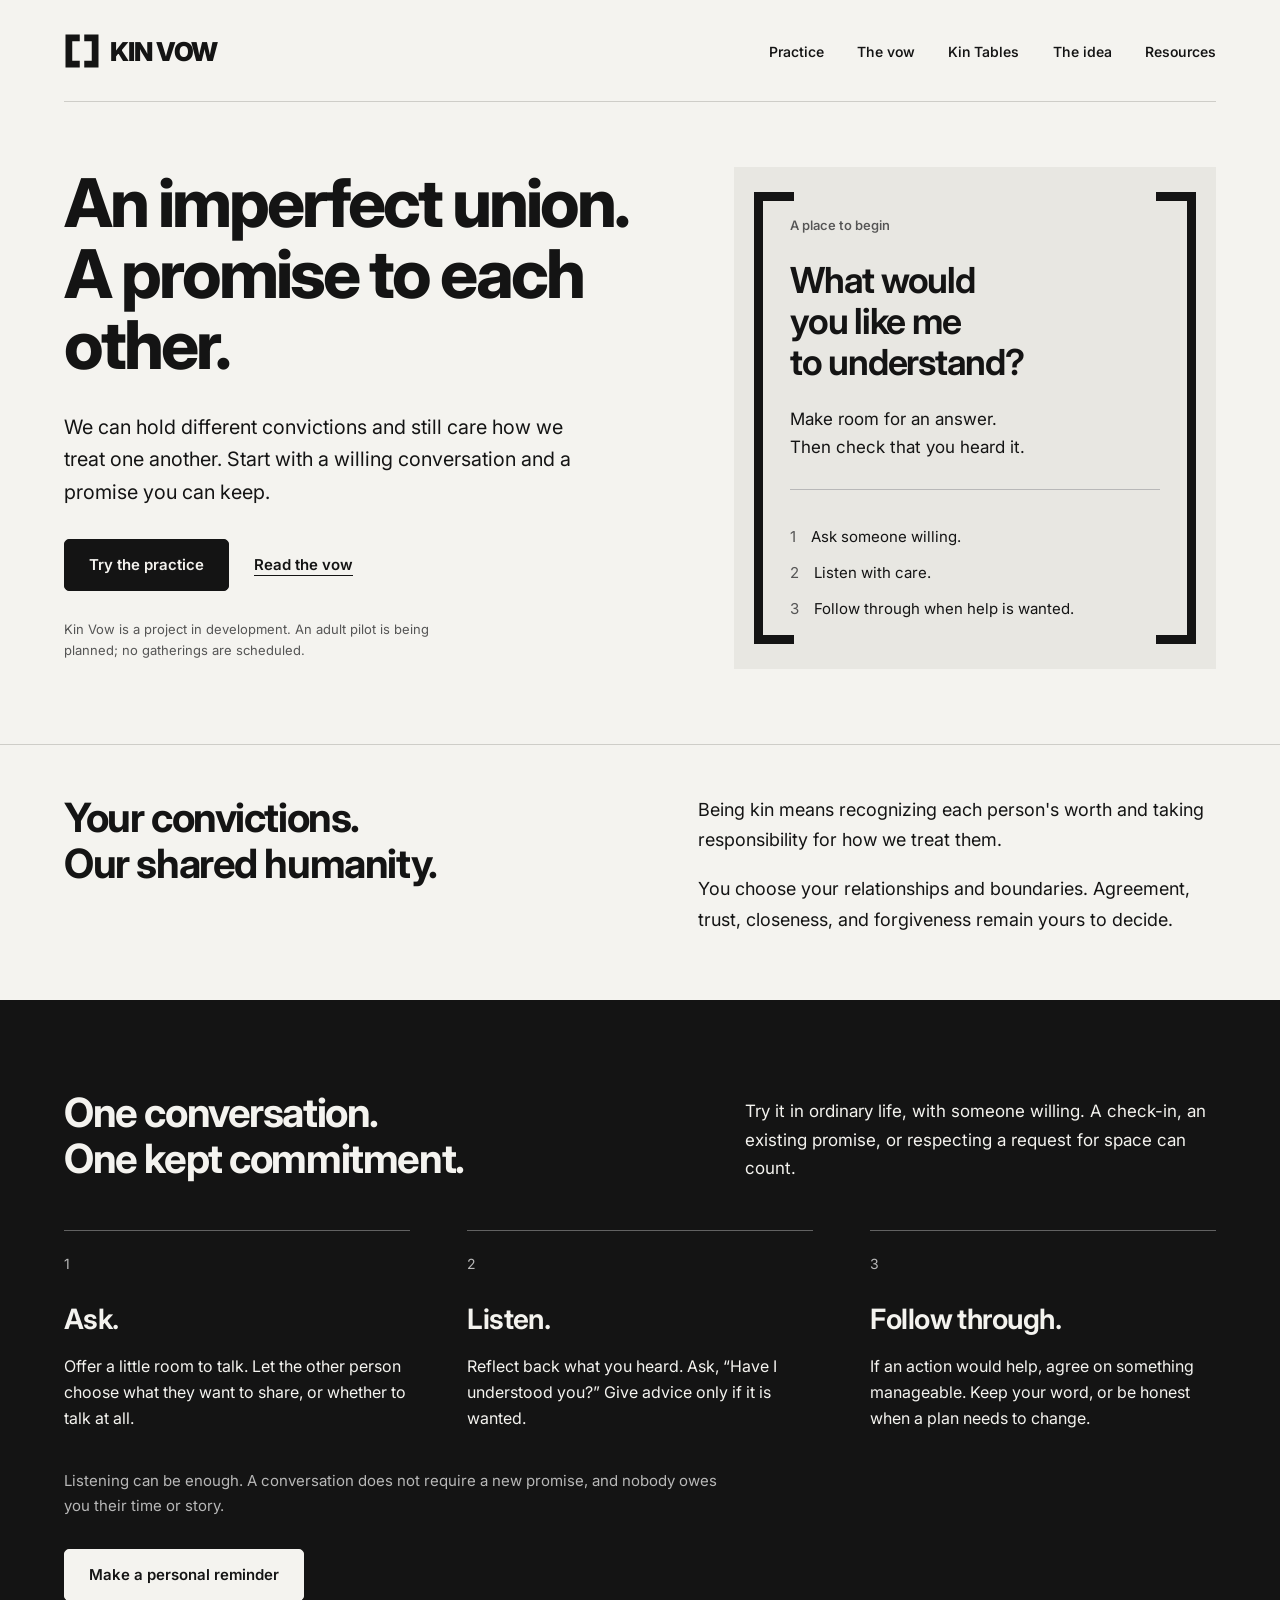
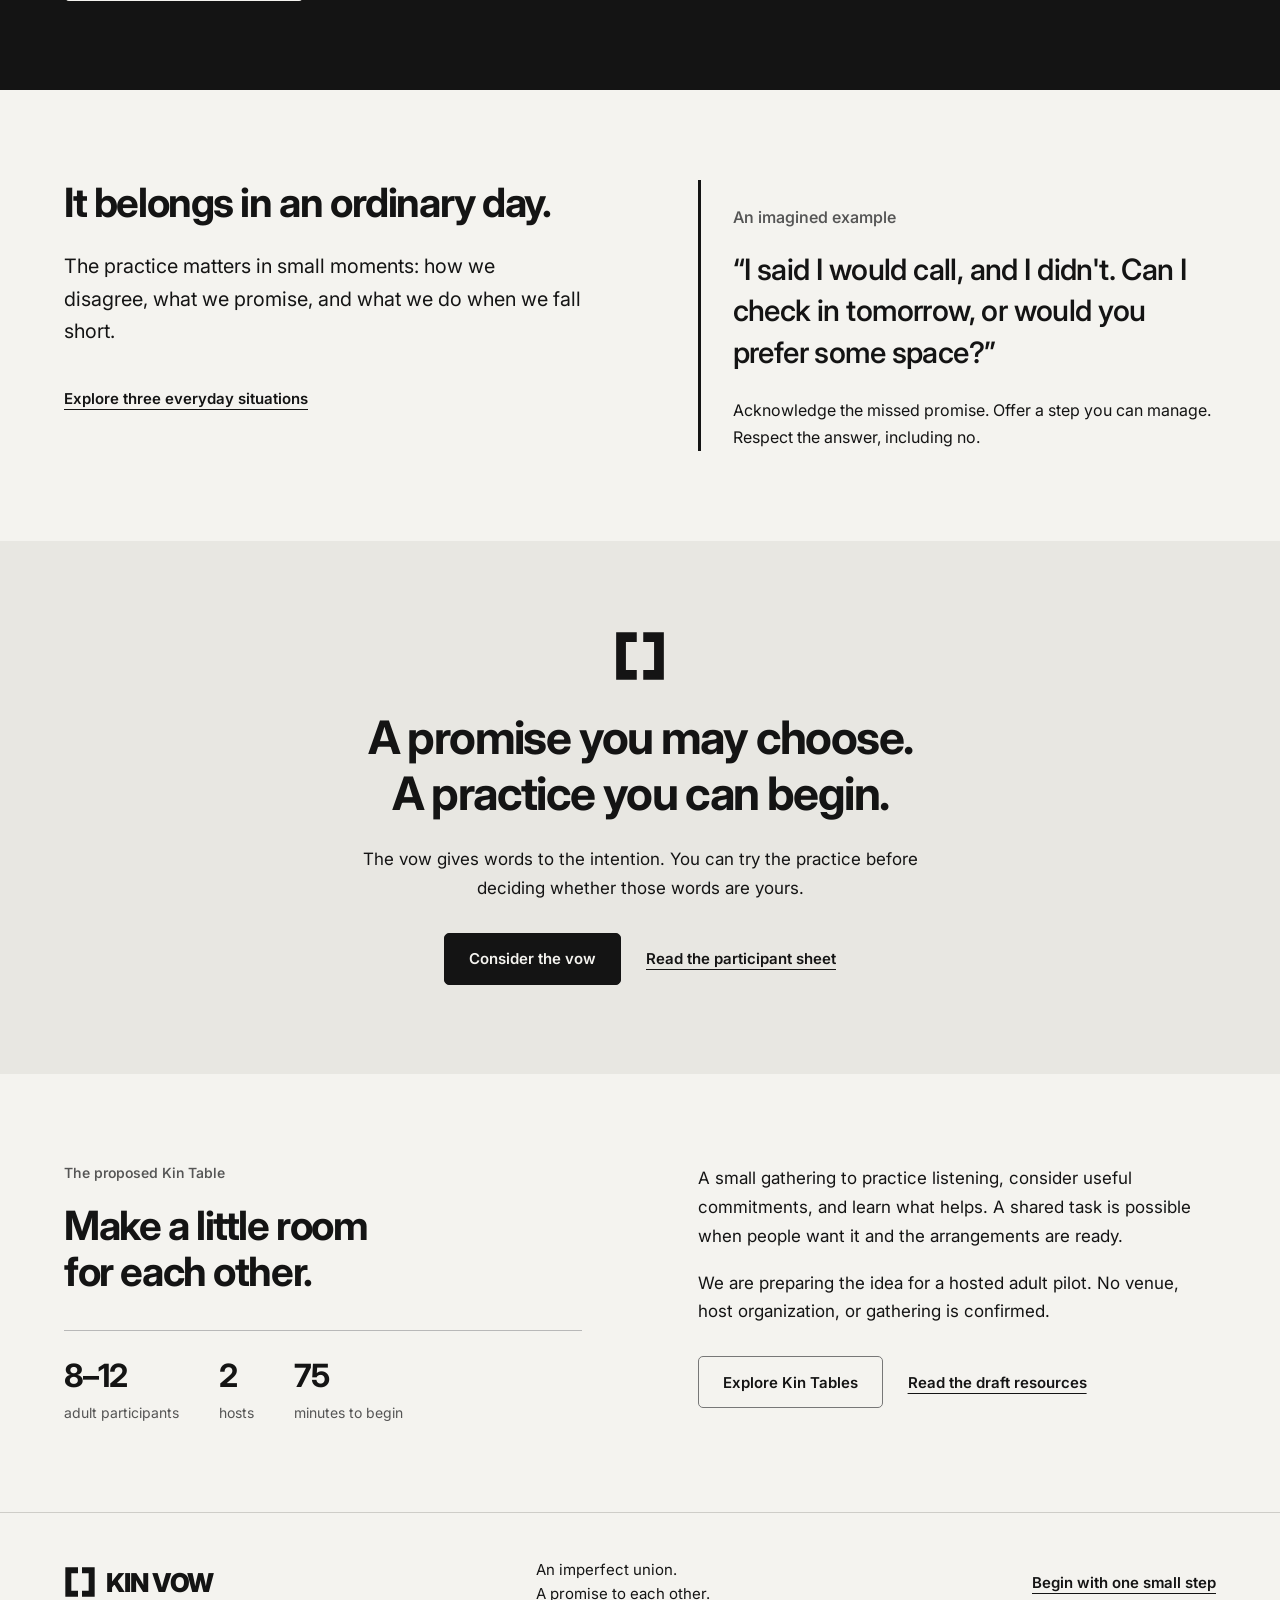
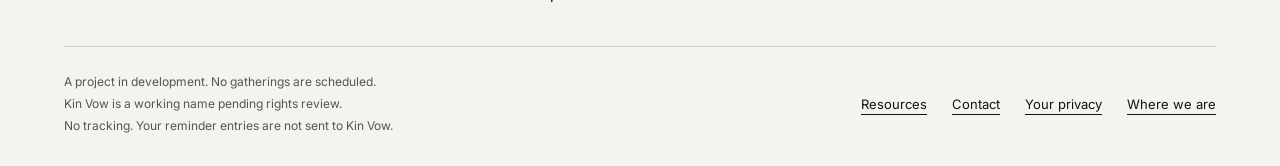
==== commit 9e2a864e: "Publish the verified Kin Vow contact route Add the organizer mailbox contact section, clarify email " ====
--- a/index.html
+++ b/index.html
@@ -54,7 +54,7 @@
   </main>
   <footer class="site-footer wrap">
     <div class="footer-top"><a class="brand" href="./"><img src="assets/kin-vow-mark-ink.svg" alt="" width="32" height="32"><span>KIN VOW</span></a><p>An imperfect union.<br>A promise to each other.</p><a class="text-link" href="practice.html">Begin with one small step</a></div>
-    <div class="footer-bottom"><p>A project in development. No gatherings are scheduled.<br>Kin Vow is a working name pending rights review.<br>No tracking. Your reminder entries are not sent to Kin Vow.</p><div><a href="resources.html">Resources</a><a href="about.html#privacy">Your privacy</a><a href="about.html#current-stage">Where we are</a></div></div>
+    <div class="footer-bottom"><p>A project in development. No gatherings are scheduled.<br>Kin Vow is a working name pending rights review.<br>No tracking. Your reminder entries are not sent to Kin Vow.</p><div><a href="resources.html">Resources</a><a href="about.html#contact">Contact</a><a href="about.html#privacy">Your privacy</a><a href="about.html#current-stage">Where we are</a></div></div>
   </footer>
 </body>
 </html>
